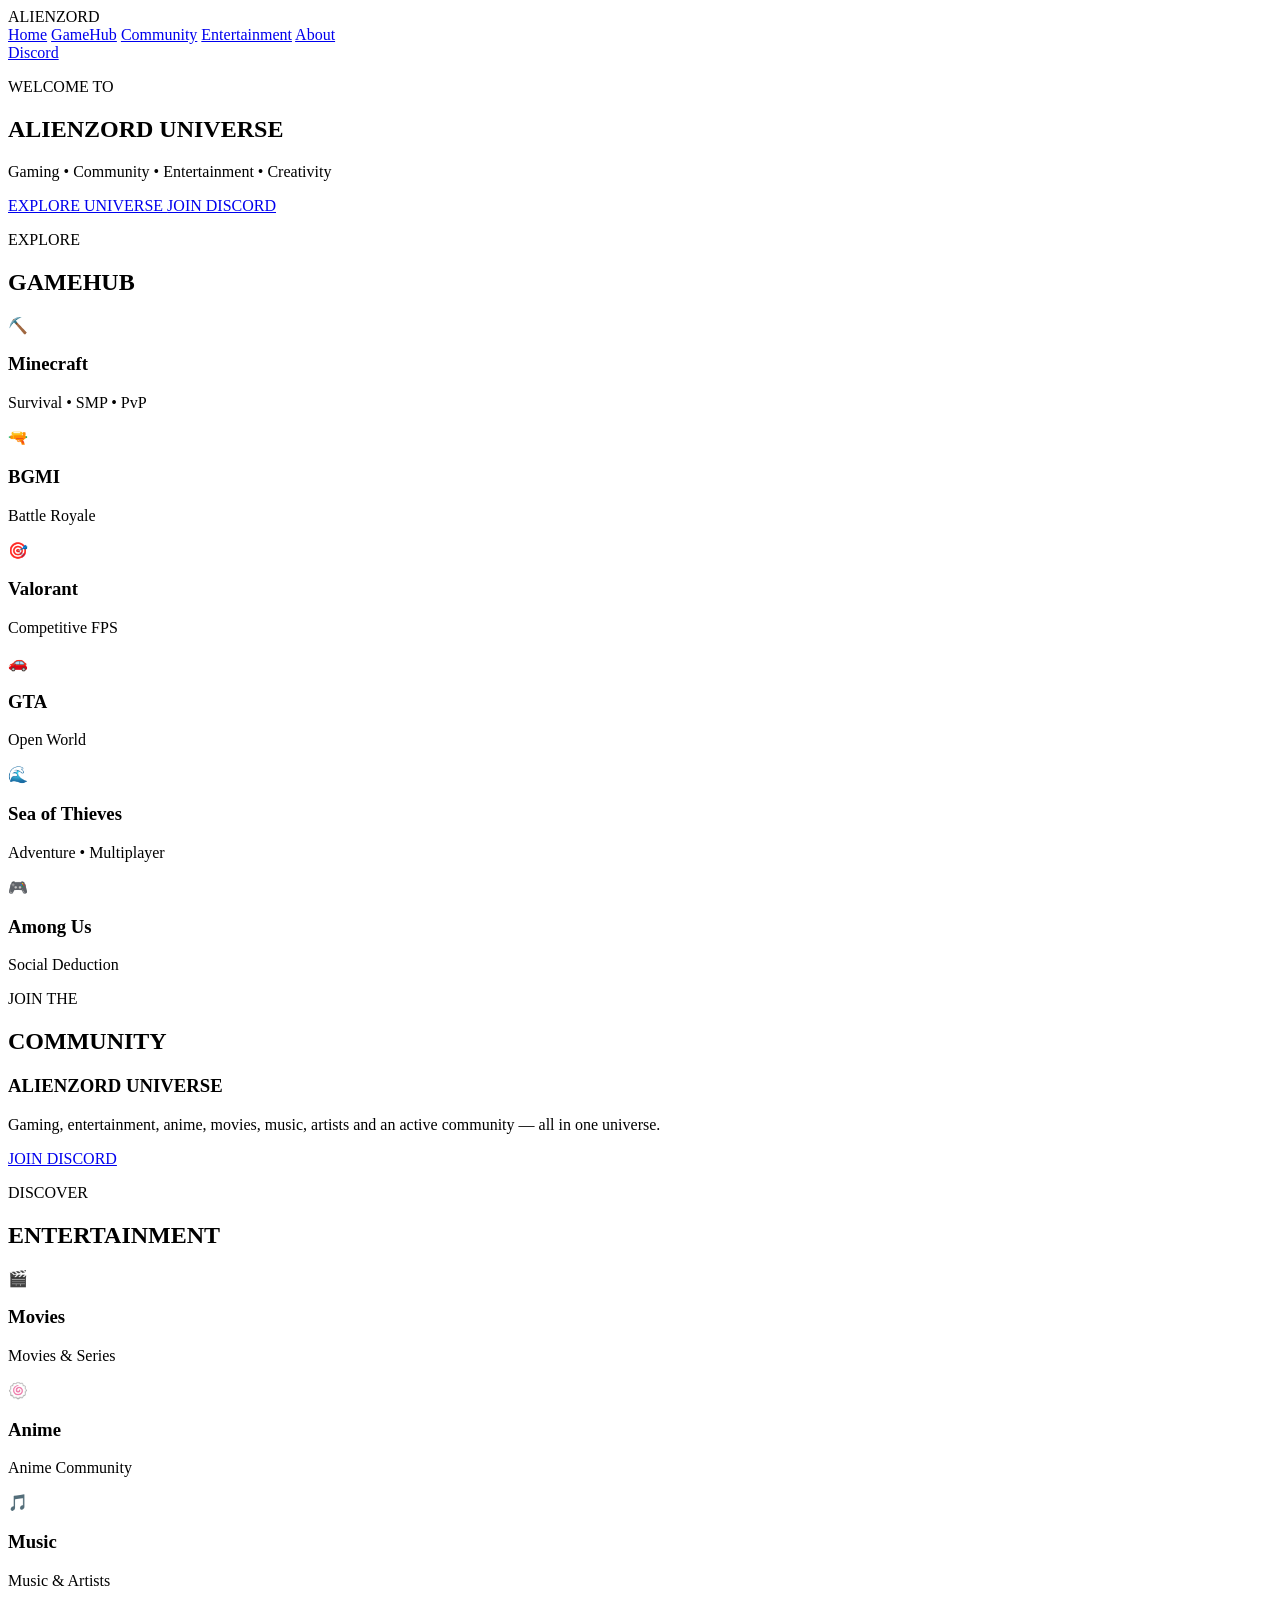
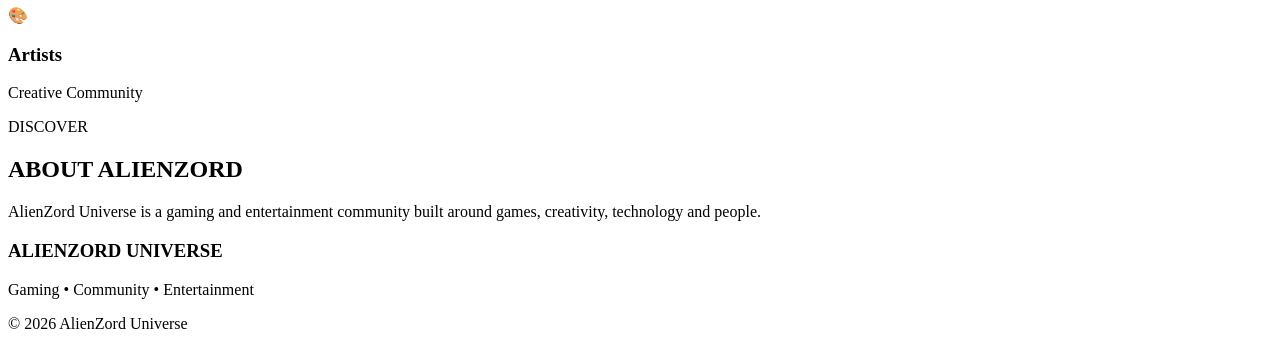
==== index.html @ d0a3ea79 "index.html" ====
<!DOCTYPE html>
<html lang="en">

<head>
    <meta charset="UTF-8">
    <meta name="viewport" content="width=device-width, initial-scale=1.0">

    <title>AlienZord Universe</title>

    <meta name="description"
        content="AlienZord Universe - Gaming, Community, Entertainment and Business Hub.">

    <link rel="stylesheet" href="style.css">
</head>

<body>

    <!-- NAVBAR -->
    <header class="navbar">

        <div class="logo">
            ALIEN<span>ZORD</span>
        </div>

        <nav>
            <a href="#home">Home</a>
            <a href="#games">GameHub</a>
            <a href="#community">Community</a>
            <a href="#entertainment">Entertainment</a>
            <a href="#about">About</a>
        </nav>

        <a href="#" class="discord-btn">
            Discord
        </a>

    </header>


    <!-- HOME -->
    <section id="home" class="hero">

        <div class="hero-content">

            <p class="welcome">
                WELCOME TO
            </p>

            <h1>
                ALIENZORD
                <span>UNIVERSE</span>
            </h1>

            <p class="tagline">
                Gaming • Community • Entertainment • Creativity
            </p>

            <div class="hero-buttons">

                <a href="#games" class="primary-btn">
                    EXPLORE UNIVERSE
                </a>

                <a href="#" class="secondary-btn">
                    JOIN DISCORD
                </a>

            </div>

        </div>

    </section>


    <!-- GAMEHUB -->
    <section id="games" class="section">

        <div class="section-heading">

            <p>EXPLORE</p>

            <h2>GAME<span>HUB</span></h2>

        </div>


        <div class="game-grid">

            <div class="game-card">
                <div class="game-icon">⛏️</div>
                <h3>Minecraft</h3>
                <p>Survival • SMP • PvP</p>
            </div>


            <div class="game-card">
                <div class="game-icon">🔫</div>
                <h3>BGMI</h3>
                <p>Battle Royale</p>
            </div>


            <div class="game-card">
                <div class="game-icon">🎯</div>
                <h3>Valorant</h3>
                <p>Competitive FPS</p>
            </div>


            <div class="game-card">
                <div class="game-icon">🚗</div>
                <h3>GTA</h3>
                <p>Open World</p>
            </div>


            <div class="game-card">
                <div class="game-icon">🌊</div>
                <h3>Sea of Thieves</h3>
                <p>Adventure • Multiplayer</p>
            </div>


            <div class="game-card">
                <div class="game-icon">🎮</div>
                <h3>Among Us</h3>
                <p>Social Deduction</p>
            </div>

        </div>

    </section>


    <!-- DISCORD COMMUNITY -->
    <section id="community" class="section community">

        <div class="section-heading">

            <p>JOIN THE</p>

            <h2>COMMUNITY</h2>

        </div>


        <div class="community-box">

            <h3>ALIENZORD UNIVERSE</h3>

            <p>
                Gaming, entertainment, anime, movies, music,
                artists and an active community — all in one universe.
            </p>

            <a href="#" class="primary-btn">
                JOIN DISCORD
            </a>

        </div>

    </section>


    <!-- ENTERTAINMENT -->
    <section id="entertainment" class="section">

        <div class="section-heading">

            <p>DISCOVER</p>

            <h2>ENTERTAINMENT</h2>

        </div>


        <div class="entertainment-grid">

            <div class="ent-card">
                <div>🎬</div>
                <h3>Movies</h3>
                <p>Movies & Series</p>
            </div>


            <div class="ent-card">
                <div>🍥</div>
                <h3>Anime</h3>
                <p>Anime Community</p>
            </div>


            <div class="ent-card">
                <div>🎵</div>
                <h3>Music</h3>
                <p>Music & Artists</p>
            </div>


            <div class="ent-card">
                <div>🎨</div>
                <h3>Artists</h3>
                <p>Creative Community</p>
            </div>

        </div>

    </section>


    <!-- ABOUT -->
    <section id="about" class="section about">

        <div class="section-heading">

            <p>DISCOVER</p>

            <h2>ABOUT ALIENZORD</h2>

        </div>

        <p>
            AlienZord Universe is a gaming and entertainment community
            built around games, creativity, technology and people.
        </p>

    </section>


    <!-- FOOTER -->
    <footer>

        <h3>ALIENZORD UNIVERSE</h3>

        <p>
            Gaming • Community • Entertainment
        </p>

        <p>
            © 2026 AlienZord Universe
        </p>

    </footer>

</body>

</html>
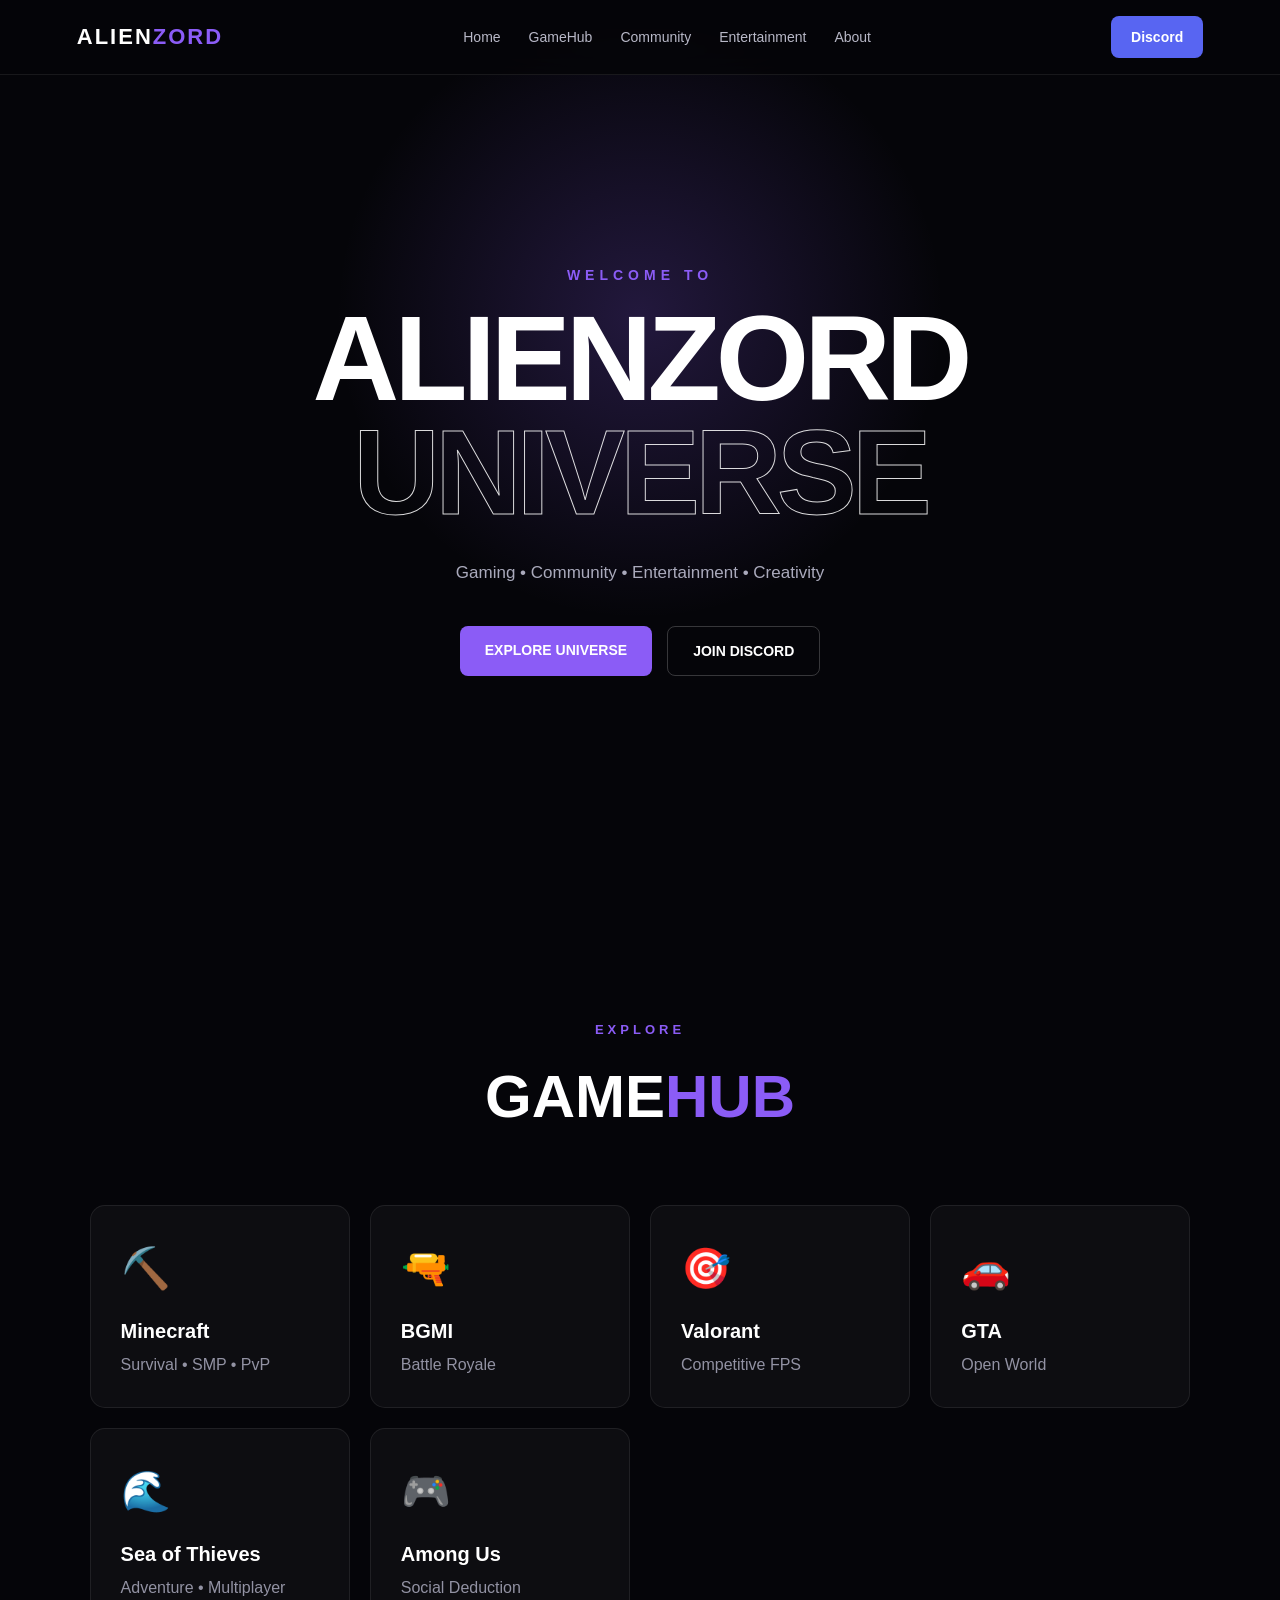
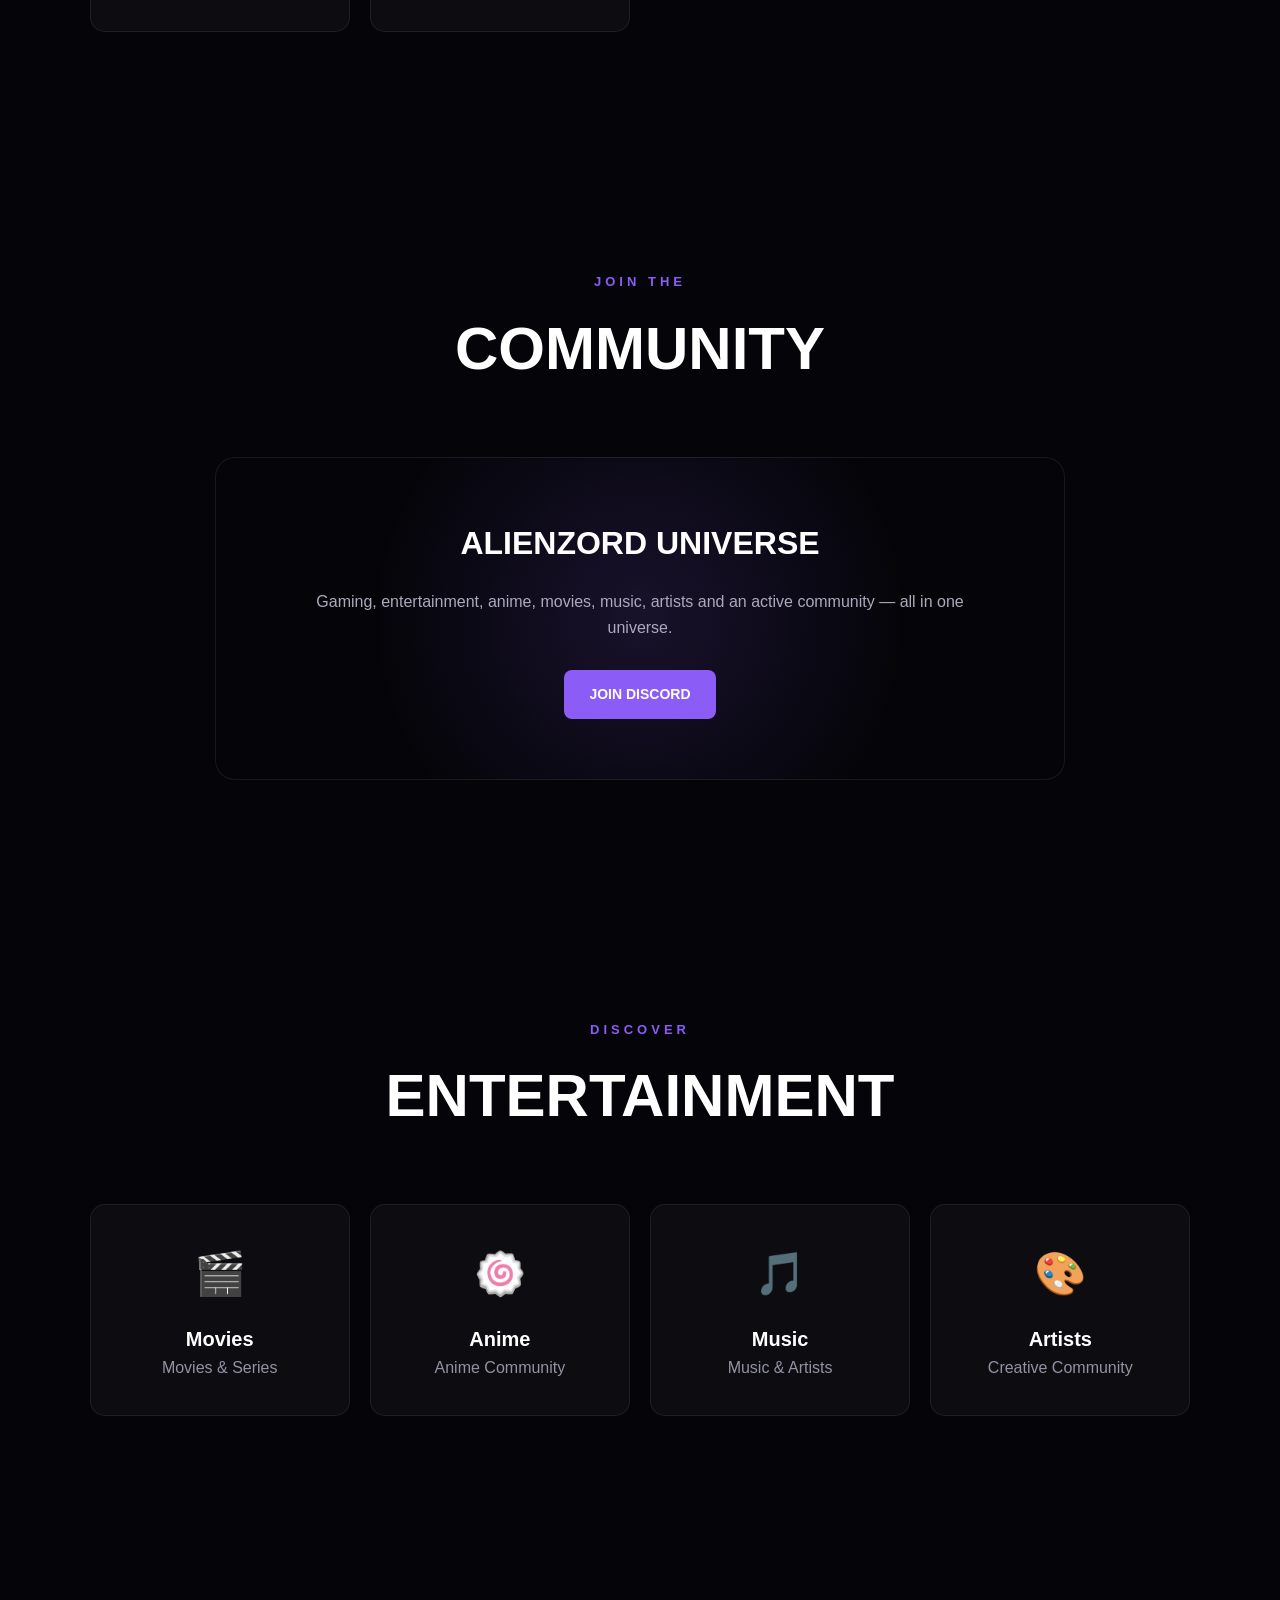
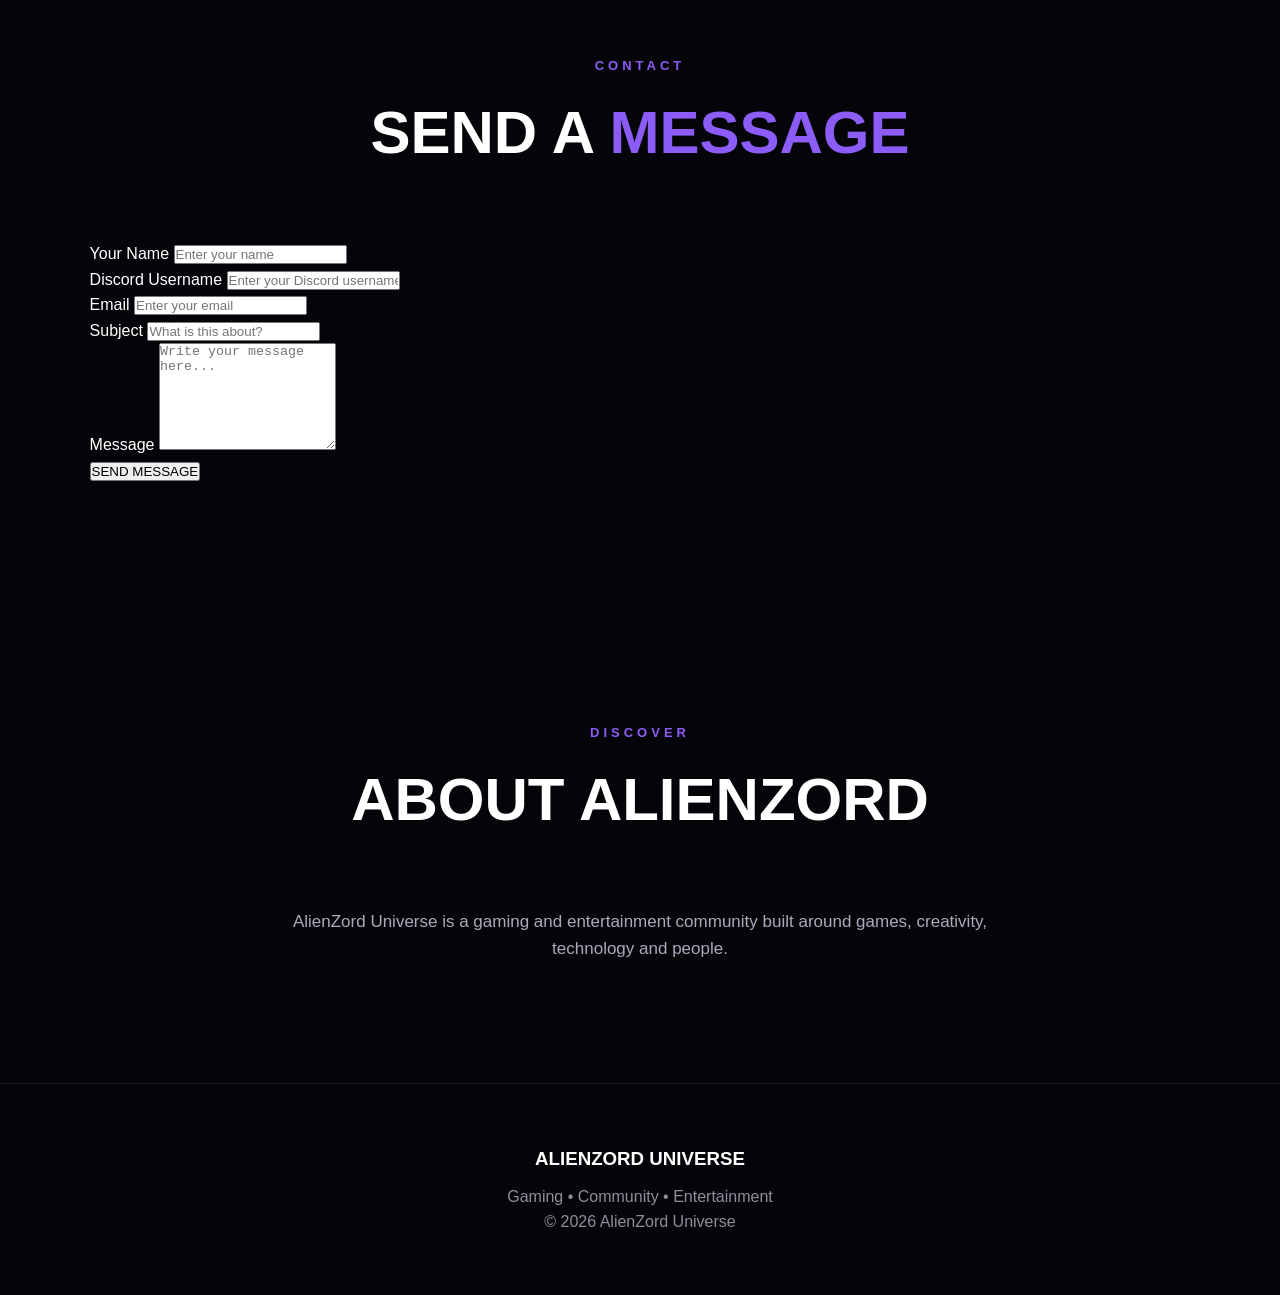
==== commit 4a06bb1d: "Add message section" ====
--- a/index.html
+++ b/index.html
@@ -206,7 +206,110 @@
         </div>
 
     </section>
-
+    
+<!-- MESSAGE -->
+<section id="message" class="section message-section">
+
+    <div class="section-heading">
+
+        <p>CONTACT</p>
+
+        <h2>SEND A <span>MESSAGE</span></h2>
+
+    </div>
+
+
+    <div class="message-box">
+
+        <form>
+
+            <div class="input-row">
+
+                <div class="input-group">
+
+                    <label for="name">Your Name</label>
+
+                    <input
+                        type="text"
+                        id="name"
+                        name="name"
+                        placeholder="Enter your name"
+                        required
+                    >
+
+                </div>
+
+
+                <div class="input-group">
+
+                    <label for="discord">Discord Username</label>
+
+                    <input
+                        type="text"
+                        id="discord"
+                        name="discord"
+                        placeholder="Enter your Discord username"
+                    >
+
+                </div>
+
+            </div>
+
+
+            <div class="input-group">
+
+                <label for="email">Email</label>
+
+                <input
+                    type="email"
+                    id="email"
+                    name="email"
+                    placeholder="Enter your email"
+                    required
+                >
+
+            </div>
+
+
+            <div class="input-group">
+
+                <label for="subject">Subject</label>
+
+                <input
+                    type="text"
+                    id="subject"
+                    name="subject"
+                    placeholder="What is this about?"
+                    required
+                >
+
+            </div>
+
+
+            <div class="input-group">
+
+                <label for="message">Message</label>
+
+                <textarea
+                    id="message"
+                    name="message"
+                    rows="7"
+                    placeholder="Write your message here..."
+                    required
+                ></textarea>
+
+            </div>
+
+
+            <button type="submit" class="message-btn">
+                SEND MESSAGE
+            </button>
+
+        </form>
+
+    </div>
+
+</section>
 
     <!-- ABOUT -->
     <section id="about" class="section about">
--- a/style.css
+++ b/style.css
@@ -0,0 +1,443 @@
+* {
+    margin: 0;
+    padding: 0;
+    box-sizing: border-box;
+}
+
+html {
+    scroll-behavior: smooth;
+}
+
+body {
+    font-family: Arial, Helvetica, sans-serif;
+    background: #050509;
+    color: #ffffff;
+    line-height: 1.6;
+}
+
+/* =========================
+   NAVBAR
+========================= */
+
+.navbar {
+    position: fixed;
+    top: 0;
+    left: 0;
+    width: 100%;
+    height: 75px;
+
+    display: flex;
+    align-items: center;
+    justify-content: space-between;
+
+    padding: 0 6%;
+
+    background: rgba(5, 5, 9, 0.85);
+    backdrop-filter: blur(15px);
+
+    border-bottom: 1px solid rgba(255, 255, 255, 0.08);
+
+    z-index: 1000;
+}
+
+.logo {
+    font-size: 22px;
+    font-weight: 900;
+    letter-spacing: 2px;
+}
+
+.logo span {
+    color: #8b5cf6;
+}
+
+.navbar nav {
+    display: flex;
+    gap: 28px;
+}
+
+.navbar nav a {
+    color: #b8b8c7;
+    text-decoration: none;
+    font-size: 14px;
+    transition: 0.3s;
+}
+
+.navbar nav a:hover {
+    color: #ffffff;
+}
+
+.discord-btn {
+    text-decoration: none;
+    color: #ffffff;
+
+    padding: 10px 20px;
+
+    border-radius: 8px;
+
+    background: #5865f2;
+
+    font-size: 14px;
+    font-weight: bold;
+
+    transition: 0.3s;
+}
+
+.discord-btn:hover {
+    transform: translateY(-2px);
+}
+
+
+/* =========================
+   HERO
+========================= */
+
+.hero {
+    min-height: 100vh;
+
+    display: flex;
+    align-items: center;
+    justify-content: center;
+
+    text-align: center;
+
+    padding: 120px 20px 80px;
+
+    position: relative;
+
+    background:
+        radial-gradient(circle at 50% 35%,
+        rgba(139, 92, 246, 0.22),
+        transparent 35%),
+        #050509;
+}
+
+.hero-content {
+    max-width: 900px;
+}
+
+.welcome {
+    color: #8b5cf6;
+    font-size: 14px;
+    font-weight: bold;
+    letter-spacing: 5px;
+    margin-bottom: 15px;
+}
+
+.hero h1 {
+    font-size: clamp(55px, 10vw, 120px);
+    line-height: 0.95;
+    font-weight: 900;
+    letter-spacing: -5px;
+}
+
+.hero h1 span {
+    display: block;
+    color: transparent;
+
+    -webkit-text-stroke: 1px #ffffff;
+
+    opacity: 0.85;
+}
+
+.tagline {
+    margin-top: 30px;
+
+    color: #aaaabc;
+
+    font-size: 17px;
+}
+
+.hero-buttons {
+    margin-top: 40px;
+
+    display: flex;
+    justify-content: center;
+    gap: 15px;
+
+    flex-wrap: wrap;
+}
+
+.primary-btn,
+.secondary-btn {
+    display: inline-block;
+
+    padding: 13px 25px;
+
+    border-radius: 8px;
+
+    text-decoration: none;
+
+    font-weight: bold;
+    font-size: 14px;
+
+    transition: 0.3s;
+}
+
+.primary-btn {
+    background: #8b5cf6;
+    color: #ffffff;
+}
+
+.secondary-btn {
+    border: 1px solid rgba(255, 255, 255, 0.2);
+    color: #ffffff;
+}
+
+.primary-btn:hover,
+.secondary-btn:hover {
+    transform: translateY(-3px);
+}
+
+
+/* =========================
+   SECTIONS
+========================= */
+
+.section {
+    padding: 120px 7%;
+    max-width: 1400px;
+    margin: auto;
+}
+
+.section-heading {
+    text-align: center;
+    margin-bottom: 60px;
+}
+
+.section-heading p {
+    color: #8b5cf6;
+    font-size: 13px;
+    letter-spacing: 4px;
+    font-weight: bold;
+}
+
+.section-heading h2 {
+    font-size: clamp(35px, 5vw, 60px);
+    margin-top: 8px;
+}
+
+.section-heading h2 span {
+    color: #8b5cf6;
+}
+
+
+/* =========================
+   GAME HUB
+========================= */
+
+.game-grid {
+    display: grid;
+
+    grid-template-columns:
+        repeat(auto-fit, minmax(220px, 1fr));
+
+    gap: 20px;
+}
+
+.game-card {
+    padding: 30px;
+
+    background: rgba(255, 255, 255, 0.035);
+
+    border: 1px solid rgba(255, 255, 255, 0.08);
+
+    border-radius: 15px;
+
+    transition: 0.35s;
+}
+
+.game-card:hover {
+    transform: translateY(-8px);
+
+    border-color: rgba(139, 92, 246, 0.7);
+
+    background: rgba(139, 92, 246, 0.08);
+}
+
+.game-icon {
+    font-size: 40px;
+    margin-bottom: 15px;
+}
+
+.game-card h3 {
+    font-size: 20px;
+}
+
+.game-card p {
+    color: #9292a3;
+    margin-top: 5px;
+}
+
+
+/* =========================
+   COMMUNITY
+========================= */
+
+.community {
+    text-align: center;
+}
+
+.community-box {
+    max-width: 850px;
+
+    margin: auto;
+
+    padding: 60px 30px;
+
+    border-radius: 20px;
+
+    background:
+        radial-gradient(circle at center,
+        rgba(139, 92, 246, 0.15),
+        transparent 60%);
+
+    border: 1px solid rgba(255, 255, 255, 0.08);
+}
+
+.community-box h3 {
+    font-size: 32px;
+}
+
+.community-box p {
+    max-width: 650px;
+
+    margin: 20px auto 30px;
+
+    color: #aaaabc;
+}
+
+
+/* =========================
+   ENTERTAINMENT
+========================= */
+
+.entertainment-grid {
+    display: grid;
+
+    grid-template-columns:
+        repeat(auto-fit, minmax(220px, 1fr));
+
+    gap: 20px;
+}
+
+.ent-card {
+    padding: 35px 25px;
+
+    text-align: center;
+
+    border-radius: 15px;
+
+    background: rgba(255, 255, 255, 0.035);
+
+    border: 1px solid rgba(255, 255, 255, 0.08);
+
+    transition: 0.3s;
+}
+
+.ent-card:hover {
+    transform: translateY(-7px);
+
+    border-color: rgba(139, 92, 246, 0.6);
+}
+
+.ent-card > div {
+    font-size: 42px;
+    margin-bottom: 15px;
+}
+
+.ent-card h3 {
+    font-size: 20px;
+}
+
+.ent-card p {
+    color: #9292a3;
+}
+
+
+/* =========================
+   ABOUT
+========================= */
+
+.about {
+    text-align: center;
+}
+
+.about > p {
+    max-width: 750px;
+
+    margin: auto;
+
+    color: #aaaabc;
+
+    font-size: 17px;
+}
+
+
+/* =========================
+   FOOTER
+========================= */
+
+footer {
+    text-align: center;
+
+    padding: 60px 20px;
+
+    border-top: 1px solid rgba(255, 255, 255, 0.08);
+
+    color: #8e8e9d;
+}
+
+footer h3 {
+    color: #ffffff;
+
+    margin-bottom: 10px;
+}
+
+footer .copyright {
+    margin-top: 20px;
+
+    font-size: 13px;
+}
+
+
+/* =========================
+   MOBILE
+========================= */
+
+@media (max-width: 800px) {
+
+    .navbar {
+        height: auto;
+
+        padding: 15px 5%;
+
+        flex-wrap: wrap;
+
+        gap: 15px;
+    }
+
+    .navbar nav {
+        order: 3;
+
+        width: 100%;
+
+        justify-content: center;
+
+        gap: 15px;
+
+        overflow-x: auto;
+    }
+
+    .navbar nav a {
+        white-space: nowrap;
+        font-size: 12px;
+    }
+
+    .hero h1 {
+        letter-spacing: -3px;
+    }
+
+    .section {
+        padding: 90px 5%;
+    }
+}
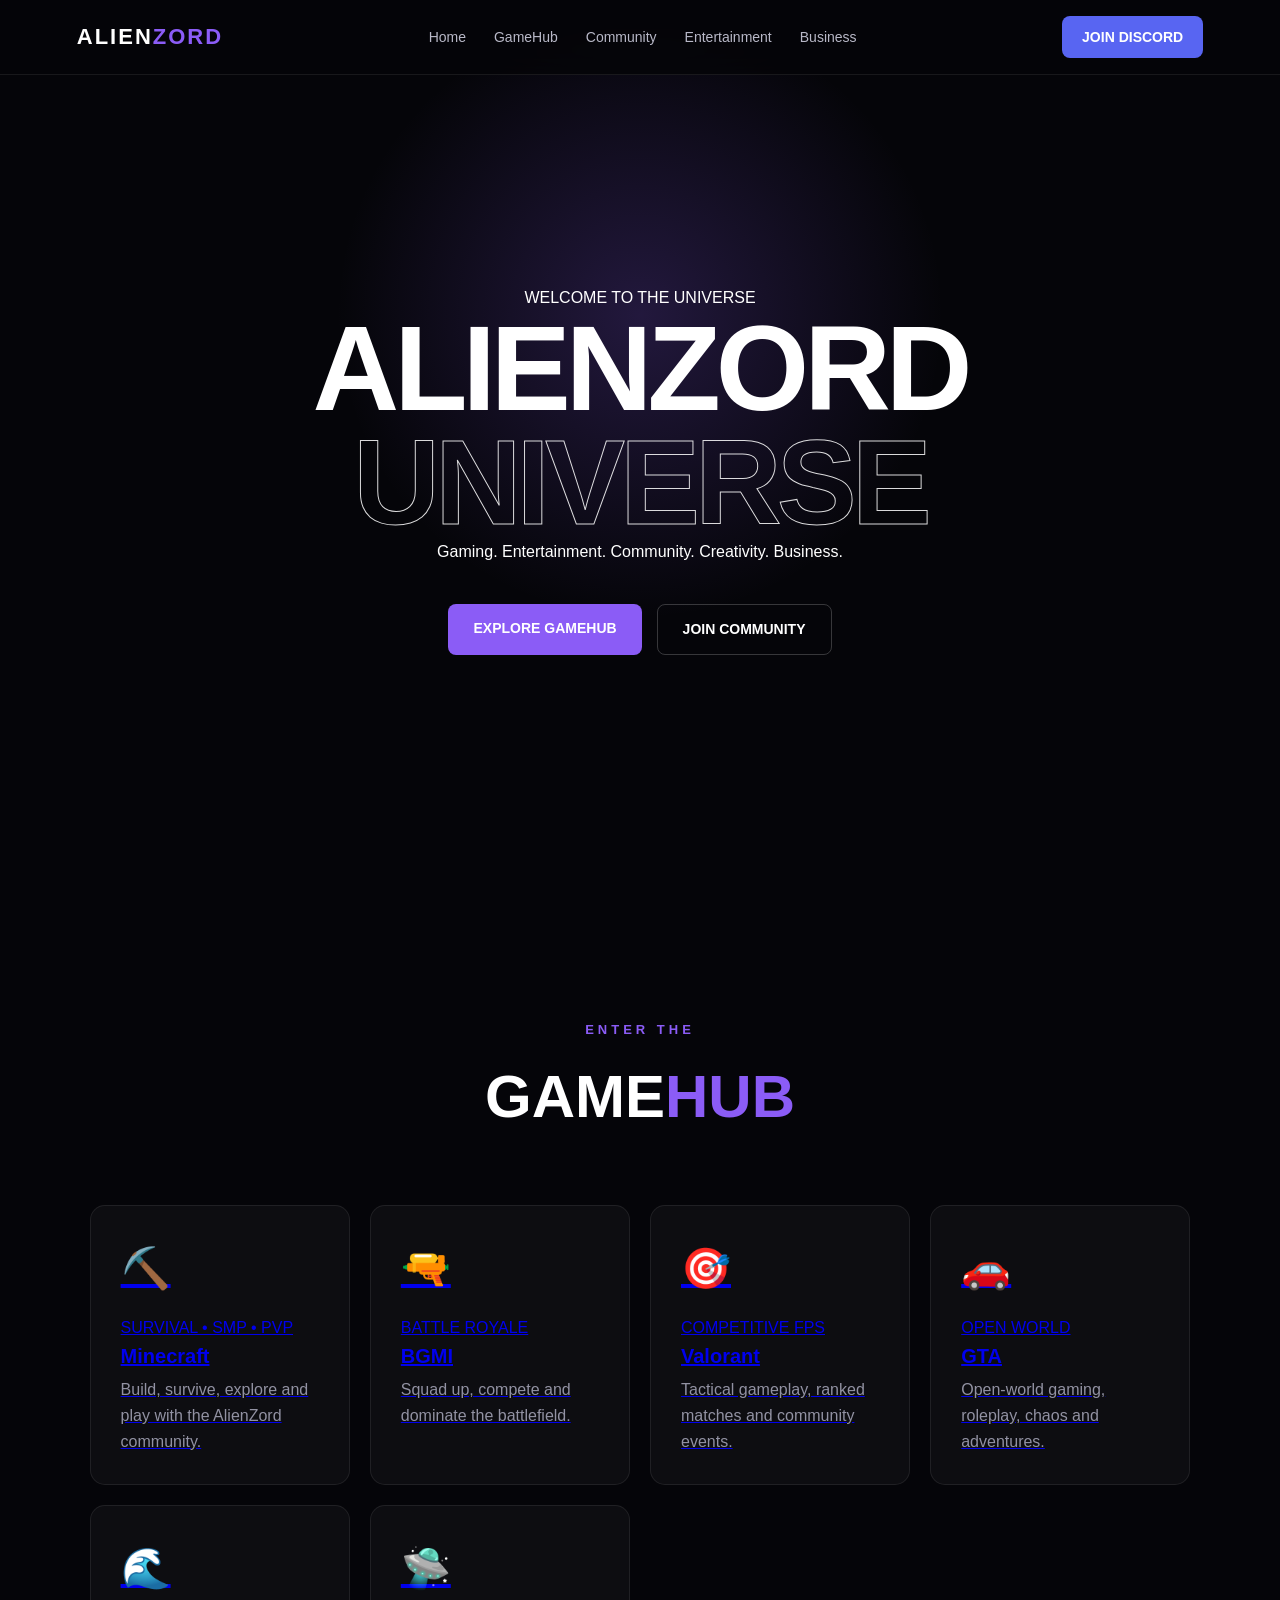
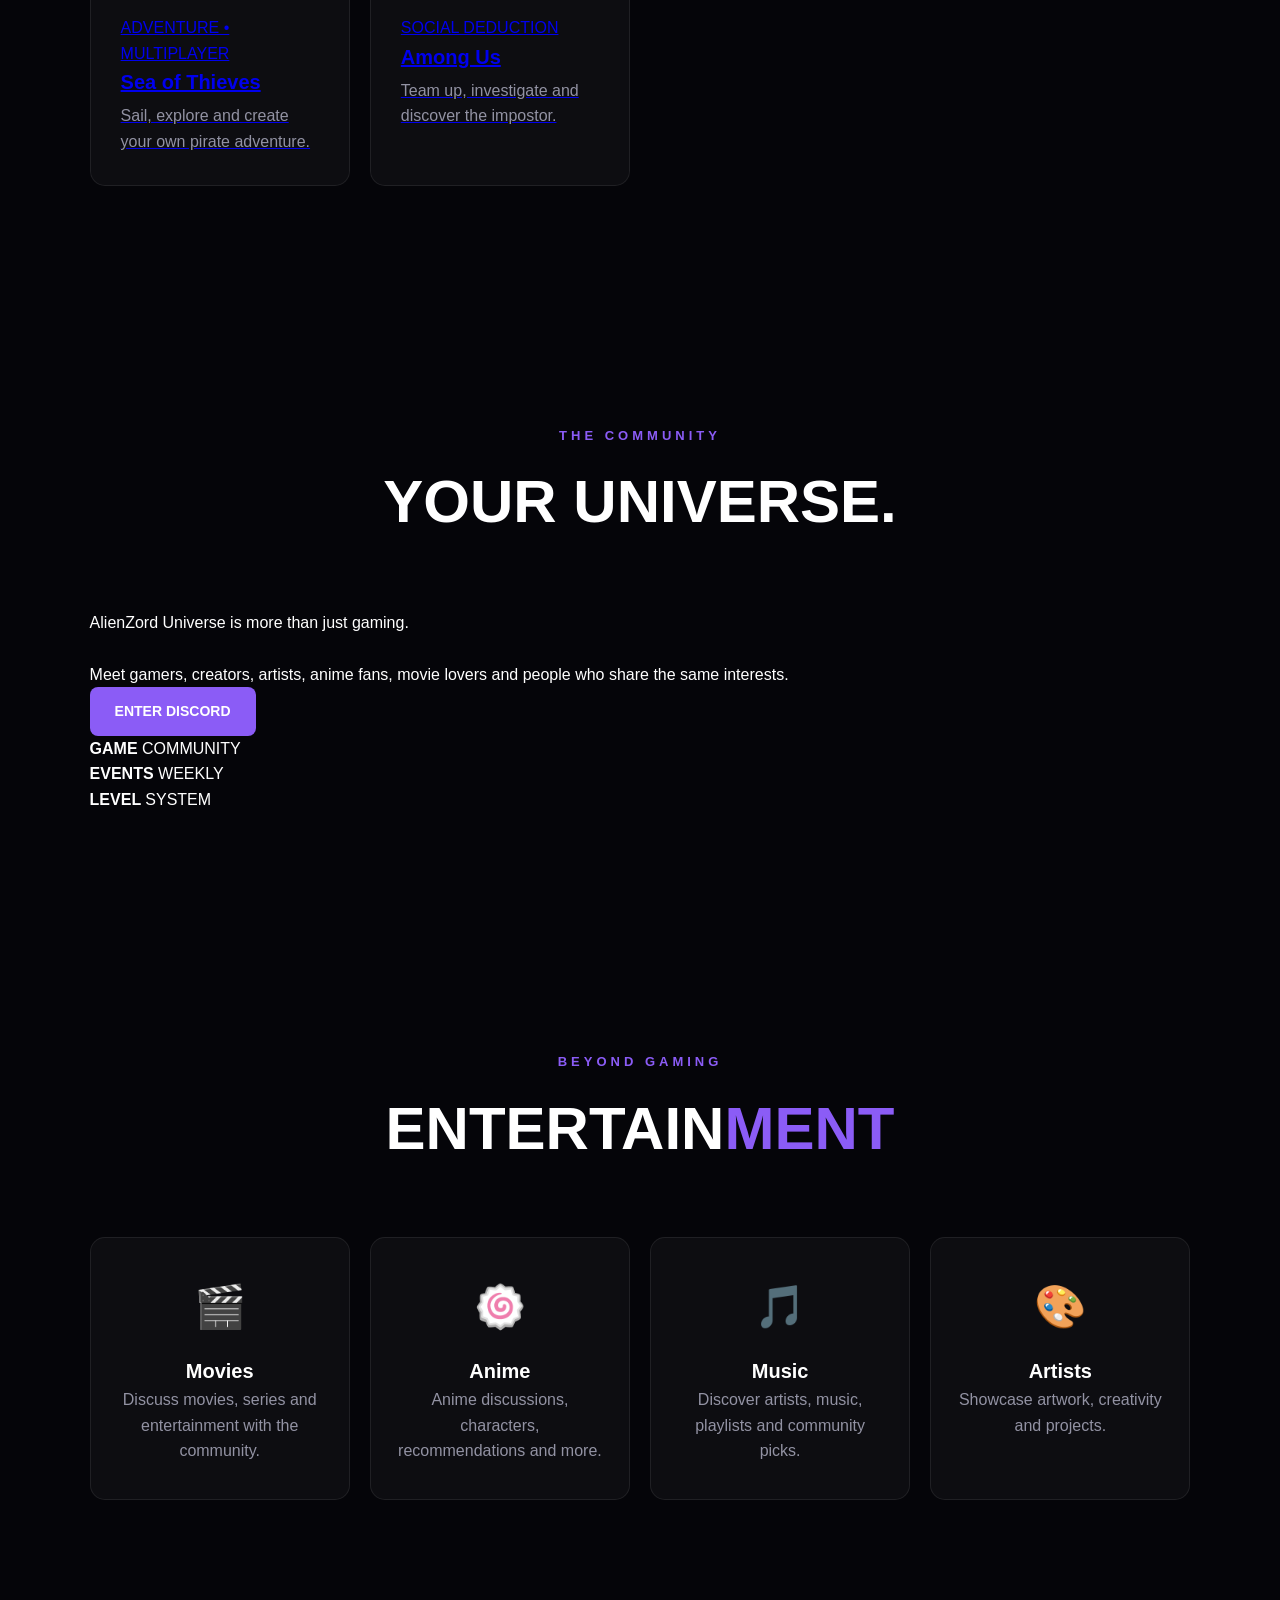
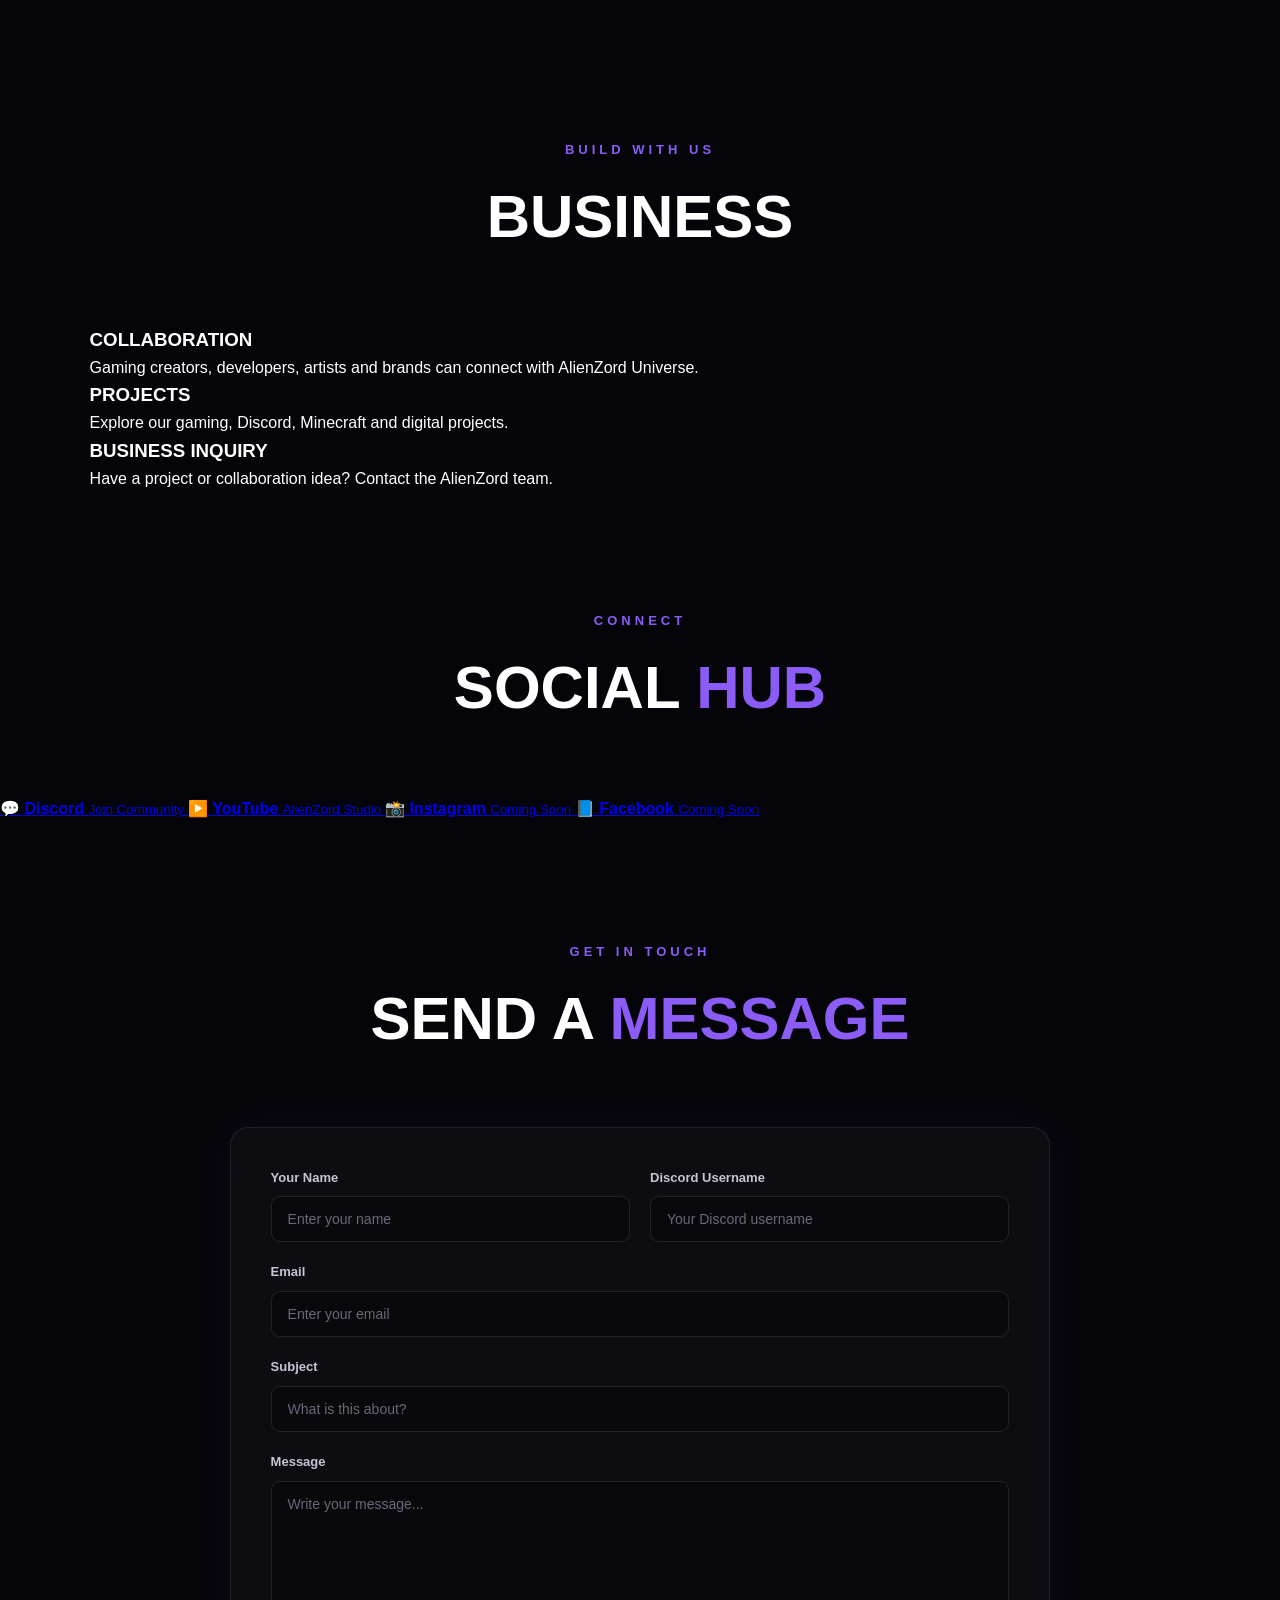
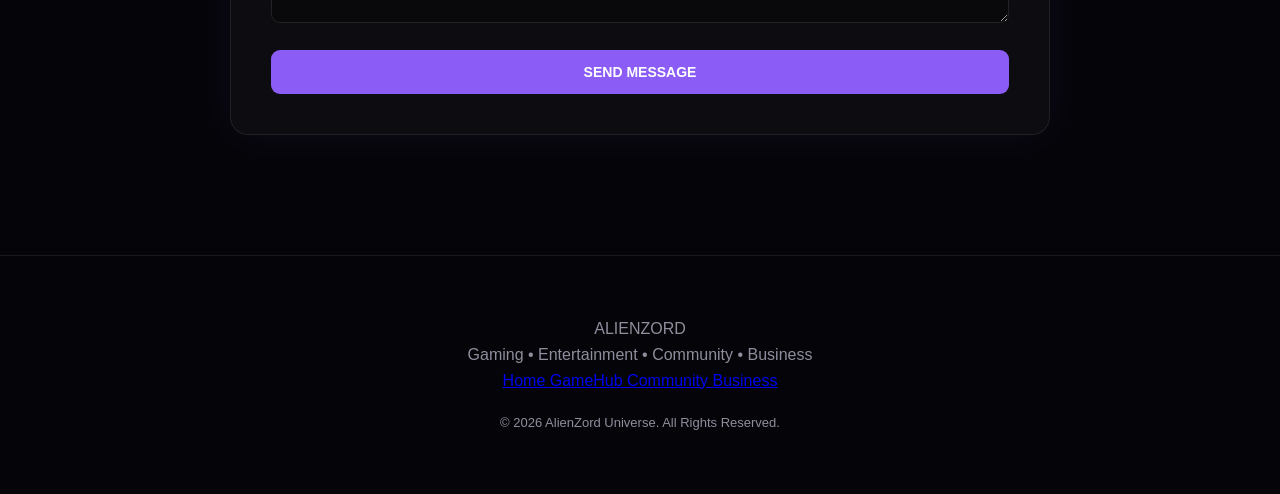
==== commit 32a82886: "Build premium AlienZord homepage" ====
--- a/index.html
+++ b/index.html
@@ -2,349 +2,892 @@
 <html lang="en">
 
 <head>
+
     <meta charset="UTF-8">
+
     <meta name="viewport" content="width=device-width, initial-scale=1.0">
 
-    <title>AlienZord Universe</title>
+    <title>AlienZord Universe | Gaming • Entertainment • Community</title>
 
     <meta name="description"
-        content="AlienZord Universe - Gaming, Community, Entertainment and Business Hub.">
+        content="AlienZord Universe — Gaming, entertainment, community and business hub.">
 
     <link rel="stylesheet" href="style.css">
+
 </head>
 
+
 <body>
 
-    <!-- NAVBAR -->
+
+    <!-- =========================
+         NAVIGATION
+    ========================== -->
+
     <header class="navbar">
 
         <div class="logo">
             ALIEN<span>ZORD</span>
         </div>
 
+
         <nav>
+
             <a href="#home">Home</a>
-            <a href="#games">GameHub</a>
+
+            <a href="#gamehub">GameHub</a>
+
             <a href="#community">Community</a>
+
             <a href="#entertainment">Entertainment</a>
-            <a href="#about">About</a>
+
+            <a href="#business">Business</a>
+
         </nav>
 
-        <a href="#" class="discord-btn">
-            Discord
+
+        <a
+            href="https://discord.gg/Jzn6PaJcd"
+            class="discord-btn"
+            target="_blank"
+            rel="noopener noreferrer"
+        >
+            JOIN DISCORD
         </a>
 
     </header>
 
 
-    <!-- HOME -->
-    <section id="home" class="hero">
-
-        <div class="hero-content">
-
-            <p class="welcome">
-                WELCOME TO
-            </p>
-
-            <h1>
-                ALIENZORD
-                <span>UNIVERSE</span>
-            </h1>
-
-            <p class="tagline">
-                Gaming • Community • Entertainment • Creativity
-            </p>
-
-            <div class="hero-buttons">
-
-                <a href="#games" class="primary-btn">
-                    EXPLORE UNIVERSE
-                </a>
-
-                <a href="#" class="secondary-btn">
-                    JOIN DISCORD
-                </a>
-
-            </div>
-
+
+    <!-- =========================
+         HERO
+    ========================== -->
+
+    <main>
+
+        <section id="home" class="hero">
+
+            <div class="hero-overlay"></div>
+
+
+            <div class="hero-content">
+
+                <p class="hero-small">
+                    WELCOME TO THE UNIVERSE
+                </p>
+
+
+                <h1>
+
+                    ALIENZORD
+
+                    <span>UNIVERSE</span>
+
+                </h1>
+
+
+                <p class="hero-description">
+
+                    Gaming. Entertainment. Community.
+                    Creativity. Business.
+
+                </p>
+
+
+                <div class="hero-buttons">
+
+                    <a
+                        href="#gamehub"
+                        class="primary-btn"
+                    >
+                        EXPLORE GAMEHUB
+                    </a>
+
+
+                    <a
+                        href="https://discord.gg/Jzn6PaJcd"
+                        class="secondary-btn"
+                        target="_blank"
+                        rel="noopener noreferrer"
+                    >
+                        JOIN COMMUNITY
+                    </a>
+
+                </div>
+
+            </div>
+
+        </section>
+
+
+
+        <!-- =========================
+             FEATURED GAMEHUB
+        ========================== -->
+
+        <section id="gamehub" class="section">
+
+            <div class="section-heading">
+
+                <p>ENTER THE</p>
+
+                <h2>
+                    GAME<span>HUB</span>
+                </h2>
+
+                <div class="section-line"></div>
+
+            </div>
+
+
+            <div class="game-grid">
+
+
+                <!-- MINECRAFT -->
+
+                <a
+                    href="minecraft.html"
+                    class="game-card"
+                >
+
+                    <div class="game-icon">
+                        ⛏️
+                    </div>
+
+                    <div>
+
+                        <span class="card-label">
+                            SURVIVAL • SMP • PVP
+                        </span>
+
+                        <h3>
+                            Minecraft
+                        </h3>
+
+                        <p>
+                            Build, survive, explore and
+                            play with the AlienZord community.
+                        </p>
+
+                    </div>
+
+                </a>
+
+
+
+                <!-- BGMI -->
+
+                <a
+                    href="bgmi.html"
+                    class="game-card"
+                >
+
+                    <div class="game-icon">
+                        🔫
+                    </div>
+
+                    <div>
+
+                        <span class="card-label">
+                            BATTLE ROYALE
+                        </span>
+
+                        <h3>
+                            BGMI
+                        </h3>
+
+                        <p>
+                            Squad up, compete and dominate
+                            the battlefield.
+                        </p>
+
+                    </div>
+
+                </a>
+
+
+
+                <!-- VALORANT -->
+
+                <a
+                    href="valorant.html"
+                    class="game-card"
+                >
+
+                    <div class="game-icon">
+                        🎯
+                    </div>
+
+                    <div>
+
+                        <span class="card-label">
+                            COMPETITIVE FPS
+                        </span>
+
+                        <h3>
+                            Valorant
+                        </h3>
+
+                        <p>
+                            Tactical gameplay, ranked matches
+                            and community events.
+                        </p>
+
+                    </div>
+
+                </a>
+
+
+
+                <!-- GTA -->
+
+                <a
+                    href="gta.html"
+                    class="game-card"
+                >
+
+                    <div class="game-icon">
+                        🚗
+                    </div>
+
+                    <div>
+
+                        <span class="card-label">
+                            OPEN WORLD
+                        </span>
+
+                        <h3>
+                            GTA
+                        </h3>
+
+                        <p>
+                            Open-world gaming, roleplay,
+                            chaos and adventures.
+                        </p>
+
+                    </div>
+
+                </a>
+
+
+
+                <!-- SEA OF THIEVES -->
+
+                <a
+                    href="sea-of-thieves.html"
+                    class="game-card"
+                >
+
+                    <div class="game-icon">
+                        🌊
+                    </div>
+
+                    <div>
+
+                        <span class="card-label">
+                            ADVENTURE • MULTIPLAYER
+                        </span>
+
+                        <h3>
+                            Sea of Thieves
+                        </h3>
+
+                        <p>
+                            Sail, explore and create your
+                            own pirate adventure.
+                        </p>
+
+                    </div>
+
+                </a>
+
+
+
+                <!-- AMONG US -->
+
+                <a
+                    href="among-us.html"
+                    class="game-card"
+                >
+
+                    <div class="game-icon">
+                        🛸
+                    </div>
+
+                    <div>
+
+                        <span class="card-label">
+                            SOCIAL DEDUCTION
+                        </span>
+
+                        <h3>
+                            Among Us
+                        </h3>
+
+                        <p>
+                            Team up, investigate and discover
+                            the impostor.
+                        </p>
+
+                    </div>
+
+                </a>
+
+            </div>
+
+        </section>
+
+
+
+        <!-- =========================
+             COMMUNITY
+        ========================== -->
+
+        <section id="community" class="section community-section">
+
+            <div class="community-content">
+
+                <div class="section-heading left">
+
+                    <p>THE COMMUNITY</p>
+
+                    <h2>
+                        YOUR UNIVERSE.
+                    </h2>
+
+                </div>
+
+
+                <p class="large-text">
+
+                    AlienZord Universe is more than
+                    just gaming.
+
+                    <br><br>
+
+                    Meet gamers, creators, artists,
+                    anime fans, movie lovers and
+                    people who share the same interests.
+
+                </p>
+
+
+                <a
+                    href="https://discord.gg/Jzn6PaJcd"
+                    class="primary-btn"
+                    target="_blank"
+                    rel="noopener noreferrer"
+                >
+                    ENTER DISCORD
+                </a>
+
+            </div>
+
+
+            <div class="community-stats">
+
+                <div class="stat">
+
+                    <strong>
+                        GAME
+                    </strong>
+
+                    <span>
+                        COMMUNITY
+                    </span>
+
+                </div>
+
+
+                <div class="stat">
+
+                    <strong>
+                        EVENTS
+                    </strong>
+
+                    <span>
+                        WEEKLY
+                    </span>
+
+                </div>
+
+
+                <div class="stat">
+
+                    <strong>
+                        LEVEL
+                    </strong>
+
+                    <span>
+                        SYSTEM
+                    </span>
+
+                </div>
+
+            </div>
+
+        </section>
+
+
+
+        <!-- =========================
+             ENTERTAINMENT
+        ========================== -->
+
+        <section
+            id="entertainment"
+            class="section"
+        >
+
+            <div class="section-heading">
+
+                <p>BEYOND GAMING</p>
+
+                <h2>
+                    ENTERTAIN<span>MENT</span>
+                </h2>
+
+                <div class="section-line"></div>
+
+            </div>
+
+
+            <div class="entertainment-grid">
+
+
+                <div class="ent-card">
+
+                    <div class="ent-icon">
+                        🎬
+                    </div>
+
+                    <h3>
+                        Movies
+                    </h3>
+
+                    <p>
+                        Discuss movies, series and
+                        entertainment with the community.
+                    </p>
+
+                </div>
+
+
+
+                <div class="ent-card">
+
+                    <div class="ent-icon">
+                        🍥
+                    </div>
+
+                    <h3>
+                        Anime
+                    </h3>
+
+                    <p>
+                        Anime discussions, characters,
+                        recommendations and more.
+                    </p>
+
+                </div>
+
+
+
+                <div class="ent-card">
+
+                    <div class="ent-icon">
+                        🎵
+                    </div>
+
+                    <h3>
+                        Music
+                    </h3>
+
+                    <p>
+                        Discover artists, music,
+                        playlists and community picks.
+                    </p>
+
+                </div>
+
+
+
+                <div class="ent-card">
+
+                    <div class="ent-icon">
+                        🎨
+                    </div>
+
+                    <h3>
+                        Artists
+                    </h3>
+
+                    <p>
+                        Showcase artwork, creativity
+                        and projects.
+                    </p>
+
+                </div>
+
+            </div>
+
+        </section>
+
+
+
+        <!-- =========================
+             BUSINESS
+        ========================== -->
+
+        <section
+            id="business"
+            class="section business-section"
+        >
+
+            <div class="section-heading">
+
+                <p>BUILD WITH US</p>
+
+                <h2>
+                    BUSINESS
+                </h2>
+
+                <div class="section-line"></div>
+
+            </div>
+
+
+            <div class="business-grid">
+
+
+                <div class="business-card">
+
+                    <h3>
+                        COLLABORATION
+                    </h3>
+
+                    <p>
+                        Gaming creators, developers,
+                        artists and brands can connect
+                        with AlienZord Universe.
+                    </p>
+
+                </div>
+
+
+
+                <div class="business-card">
+
+                    <h3>
+                        PROJECTS
+                    </h3>
+
+                    <p>
+                        Explore our gaming, Discord,
+                        Minecraft and digital projects.
+                    </p>
+
+                </div>
+
+
+
+                <div class="business-card">
+
+                    <h3>
+                        BUSINESS INQUIRY
+                    </h3>
+
+                    <p>
+                        Have a project or collaboration
+                        idea? Contact the AlienZord team.
+                    </p>
+
+                </div>
+
+            </div>
+
+        </section>
+
+
+
+        <!-- =========================
+             SOCIAL HUB
+        ========================== -->
+
+        <section class="social-section">
+
+            <div class="section-heading">
+
+                <p>CONNECT</p>
+
+                <h2>
+                    SOCIAL <span>HUB</span>
+                </h2>
+
+            </div>
+
+
+            <div class="social-grid">
+
+
+                <a
+                    href="https://discord.gg/Jzn6PaJcd"
+                    class="social-card"
+                    target="_blank"
+                    rel="noopener noreferrer"
+                >
+
+                    <span>
+                        💬
+                    </span>
+
+                    <strong>
+                        Discord
+                    </strong>
+
+                    <small>
+                        Join Community
+                    </small>
+
+                </a>
+
+
+
+                <a
+                    href="https://youtube.com/@alienzostudio775"
+                    class="social-card"
+                    target="_blank"
+                    rel="noopener noreferrer"
+                >
+
+                    <span>
+                        ▶️
+                    </span>
+
+                    <strong>
+                        YouTube
+                    </strong>
+
+                    <small>
+                        AlienZord Studio
+                    </small>
+
+                </a>
+
+
+
+                <a
+                    href="#"
+                    class="social-card"
+                >
+
+                    <span>
+                        📸
+                    </span>
+
+                    <strong>
+                        Instagram
+                    </strong>
+
+                    <small>
+                        Coming Soon
+                    </small>
+
+                </a>
+
+
+
+                <a
+                    href="#"
+                    class="social-card"
+                >
+
+                    <span>
+                        📘
+                    </span>
+
+                    <strong>
+                        Facebook
+                    </strong>
+
+                    <small>
+                        Coming Soon
+                    </small>
+
+                </a>
+
+            </div>
+
+        </section>
+
+
+
+        <!-- =========================
+             MESSAGE
+        ========================== -->
+
+        <section
+            id="message"
+            class="section message-section"
+        >
+
+            <div class="section-heading">
+
+                <p>GET IN TOUCH</p>
+
+                <h2>
+                    SEND A <span>MESSAGE</span>
+                </h2>
+
+            </div>
+
+
+            <div class="message-box">
+
+                <form>
+
+                    <div class="input-row">
+
+                        <div class="input-group">
+
+                            <label>
+                                Your Name
+                            </label>
+
+                            <input
+                                type="text"
+                                placeholder="Enter your name"
+                                required
+                            >
+
+                        </div>
+
+
+                        <div class="input-group">
+
+                            <label>
+                                Discord Username
+                            </label>
+
+                            <input
+                                type="text"
+                                placeholder="Your Discord username"
+                            >
+
+                        </div>
+
+                    </div>
+
+
+                    <div class="input-group">
+
+                        <label>
+                            Email
+                        </label>
+
+                        <input
+                            type="email"
+                            placeholder="Enter your email"
+                            required
+                        >
+
+                    </div>
+
+
+                    <div class="input-group">
+
+                        <label>
+                            Subject
+                        </label>
+
+                        <input
+                            type="text"
+                            placeholder="What is this about?"
+                            required
+                        >
+
+                    </div>
+
+
+                    <div class="input-group">
+
+                        <label>
+                            Message
+                        </label>
+
+                        <textarea
+                            rows="7"
+                            placeholder="Write your message..."
+                            required
+                        ></textarea>
+
+                    </div>
+
+
+                    <button
+                        type="submit"
+                        class="message-btn"
+                    >
+                        SEND MESSAGE
+                    </button>
+
+                </form>
+
+            </div>
+
+        </section>
+
+    </main>
+
+
+
+    <!-- =========================
+         FOOTER
+    ========================== -->
+
+    <footer>
+
+        <div class="footer-logo">
+            ALIEN<span>ZORD</span>
         </div>
 
-    </section>
-
-
-    <!-- GAMEHUB -->
-    <section id="games" class="section">
-
-        <div class="section-heading">
-
-            <p>EXPLORE</p>
-
-            <h2>GAME<span>HUB</span></h2>
+
+        <p>
+            Gaming • Entertainment • Community • Business
+        </p>
+
+
+        <div class="footer-links">
+
+            <a href="#home">
+                Home
+            </a>
+
+            <a href="#gamehub">
+                GameHub
+            </a>
+
+            <a href="#community">
+                Community
+            </a>
+
+            <a href="#business">
+                Business
+            </a>
 
         </div>
 
 
-        <div class="game-grid">
-
-            <div class="game-card">
-                <div class="game-icon">⛏️</div>
-                <h3>Minecraft</h3>
-                <p>Survival • SMP • PvP</p>
-            </div>
-
-
-            <div class="game-card">
-                <div class="game-icon">🔫</div>
-                <h3>BGMI</h3>
-                <p>Battle Royale</p>
-            </div>
-
-
-            <div class="game-card">
-                <div class="game-icon">🎯</div>
-                <h3>Valorant</h3>
-                <p>Competitive FPS</p>
-            </div>
-
-
-            <div class="game-card">
-                <div class="game-icon">🚗</div>
-                <h3>GTA</h3>
-                <p>Open World</p>
-            </div>
-
-
-            <div class="game-card">
-                <div class="game-icon">🌊</div>
-                <h3>Sea of Thieves</h3>
-                <p>Adventure • Multiplayer</p>
-            </div>
-
-
-            <div class="game-card">
-                <div class="game-icon">🎮</div>
-                <h3>Among Us</h3>
-                <p>Social Deduction</p>
-            </div>
-
-        </div>
-
-    </section>
-
-
-    <!-- DISCORD COMMUNITY -->
-    <section id="community" class="section community">
-
-        <div class="section-heading">
-
-            <p>JOIN THE</p>
-
-            <h2>COMMUNITY</h2>
-
-        </div>
-
-
-        <div class="community-box">
-
-            <h3>ALIENZORD UNIVERSE</h3>
-
-            <p>
-                Gaming, entertainment, anime, movies, music,
-                artists and an active community — all in one universe.
-            </p>
-
-            <a href="#" class="primary-btn">
-                JOIN DISCORD
-            </a>
-
-        </div>
-
-    </section>
-
-
-    <!-- ENTERTAINMENT -->
-    <section id="entertainment" class="section">
-
-        <div class="section-heading">
-
-            <p>DISCOVER</p>
-
-            <h2>ENTERTAINMENT</h2>
-
-        </div>
-
-
-        <div class="entertainment-grid">
-
-            <div class="ent-card">
-                <div>🎬</div>
-                <h3>Movies</h3>
-                <p>Movies & Series</p>
-            </div>
-
-
-            <div class="ent-card">
-                <div>🍥</div>
-                <h3>Anime</h3>
-                <p>Anime Community</p>
-            </div>
-
-
-            <div class="ent-card">
-                <div>🎵</div>
-                <h3>Music</h3>
-                <p>Music & Artists</p>
-            </div>
-
-
-            <div class="ent-card">
-                <div>🎨</div>
-                <h3>Artists</h3>
-                <p>Creative Community</p>
-            </div>
-
-        </div>
-
-    </section>
-    
-<!-- MESSAGE -->
-<section id="message" class="section message-section">
-
-    <div class="section-heading">
-
-        <p>CONTACT</p>
-
-        <h2>SEND A <span>MESSAGE</span></h2>
-
-    </div>
-
-
-    <div class="message-box">
-
-        <form>
-
-            <div class="input-row">
-
-                <div class="input-group">
-
-                    <label for="name">Your Name</label>
-
-                    <input
-                        type="text"
-                        id="name"
-                        name="name"
-                        placeholder="Enter your name"
-                        required
-                    >
-
-                </div>
-
-
-                <div class="input-group">
-
-                    <label for="discord">Discord Username</label>
-
-                    <input
-                        type="text"
-                        id="discord"
-                        name="discord"
-                        placeholder="Enter your Discord username"
-                    >
-
-                </div>
-
-            </div>
-
-
-            <div class="input-group">
-
-                <label for="email">Email</label>
-
-                <input
-                    type="email"
-                    id="email"
-                    name="email"
-                    placeholder="Enter your email"
-                    required
-                >
-
-            </div>
-
-
-            <div class="input-group">
-
-                <label for="subject">Subject</label>
-
-                <input
-                    type="text"
-                    id="subject"
-                    name="subject"
-                    placeholder="What is this about?"
-                    required
-                >
-
-            </div>
-
-
-            <div class="input-group">
-
-                <label for="message">Message</label>
-
-                <textarea
-                    id="message"
-                    name="message"
-                    rows="7"
-                    placeholder="Write your message here..."
-                    required
-                ></textarea>
-
-            </div>
-
-
-            <button type="submit" class="message-btn">
-                SEND MESSAGE
-            </button>
-
-        </form>
-
-    </div>
-
-</section>
-
-    <!-- ABOUT -->
-    <section id="about" class="section about">
-
-        <div class="section-heading">
-
-            <p>DISCOVER</p>
-
-            <h2>ABOUT ALIENZORD</h2>
-
-        </div>
-
-        <p>
-            AlienZord Universe is a gaming and entertainment community
-            built around games, creativity, technology and people.
+        <p class="copyright">
+
+            © 2026 AlienZord Universe.
+            All Rights Reserved.
+
         </p>
 
-    </section>
-
-
-    <!-- FOOTER -->
-    <footer>
-
-        <h3>ALIENZORD UNIVERSE</h3>
-
-        <p>
-            Gaming • Community • Entertainment
-        </p>
-
-        <p>
-            © 2026 AlienZord Universe
-        </p>
-
     </footer>
 
+
 </body>
 
 </html>
--- a/style.css
+++ b/style.css
@@ -441,3 +441,134 @@
         padding: 90px 5%;
     }
 }
+/* =========================
+   MESSAGE SECTION
+========================= */
+
+.message-section {
+    max-width: 1000px;
+}
+
+.message-box {
+    max-width: 850px;
+    margin: auto;
+
+    padding: 40px;
+
+    background: rgba(255, 255, 255, 0.035);
+
+    border: 1px solid rgba(255, 255, 255, 0.08);
+
+    border-radius: 18px;
+
+    box-shadow:
+        0 0 40px rgba(139, 92, 246, 0.08);
+}
+
+.input-row {
+    display: grid;
+
+    grid-template-columns: 1fr 1fr;
+
+    gap: 20px;
+}
+
+.input-group {
+    margin-bottom: 20px;
+}
+
+.input-group label {
+    display: block;
+
+    margin-bottom: 8px;
+
+    color: #c5c5d4;
+
+    font-size: 13px;
+
+    font-weight: bold;
+}
+
+.input-group input,
+.input-group textarea {
+    width: 100%;
+
+    padding: 14px 16px;
+
+    border-radius: 9px;
+
+    border: 1px solid rgba(255, 255, 255, 0.1);
+
+    background: rgba(0, 0, 0, 0.3);
+
+    color: #ffffff;
+
+    outline: none;
+
+    font-family: inherit;
+
+    font-size: 14px;
+
+    transition: 0.3s;
+}
+
+.input-group textarea {
+    resize: vertical;
+}
+
+.input-group input:focus,
+.input-group textarea:focus {
+    border-color: #8b5cf6;
+
+    box-shadow:
+        0 0 15px rgba(139, 92, 246, 0.15);
+}
+
+.input-group input::placeholder,
+.input-group textarea::placeholder {
+    color: #686879;
+}
+
+.message-btn {
+    width: 100%;
+
+    padding: 14px;
+
+    border: none;
+
+    border-radius: 9px;
+
+    background: #8b5cf6;
+
+    color: #ffffff;
+
+    font-size: 14px;
+
+    font-weight: bold;
+
+    cursor: pointer;
+
+    transition: 0.3s;
+}
+
+.message-btn:hover {
+    transform: translateY(-2px);
+
+    box-shadow:
+        0 8px 25px rgba(139, 92, 246, 0.25);
+}
+
+
+/* MOBILE MESSAGE FORM */
+
+@media (max-width: 700px) {
+
+    .message-box {
+        padding: 25px 20px;
+    }
+
+    .input-row {
+        grid-template-columns: 1fr;
+    }
+
+}
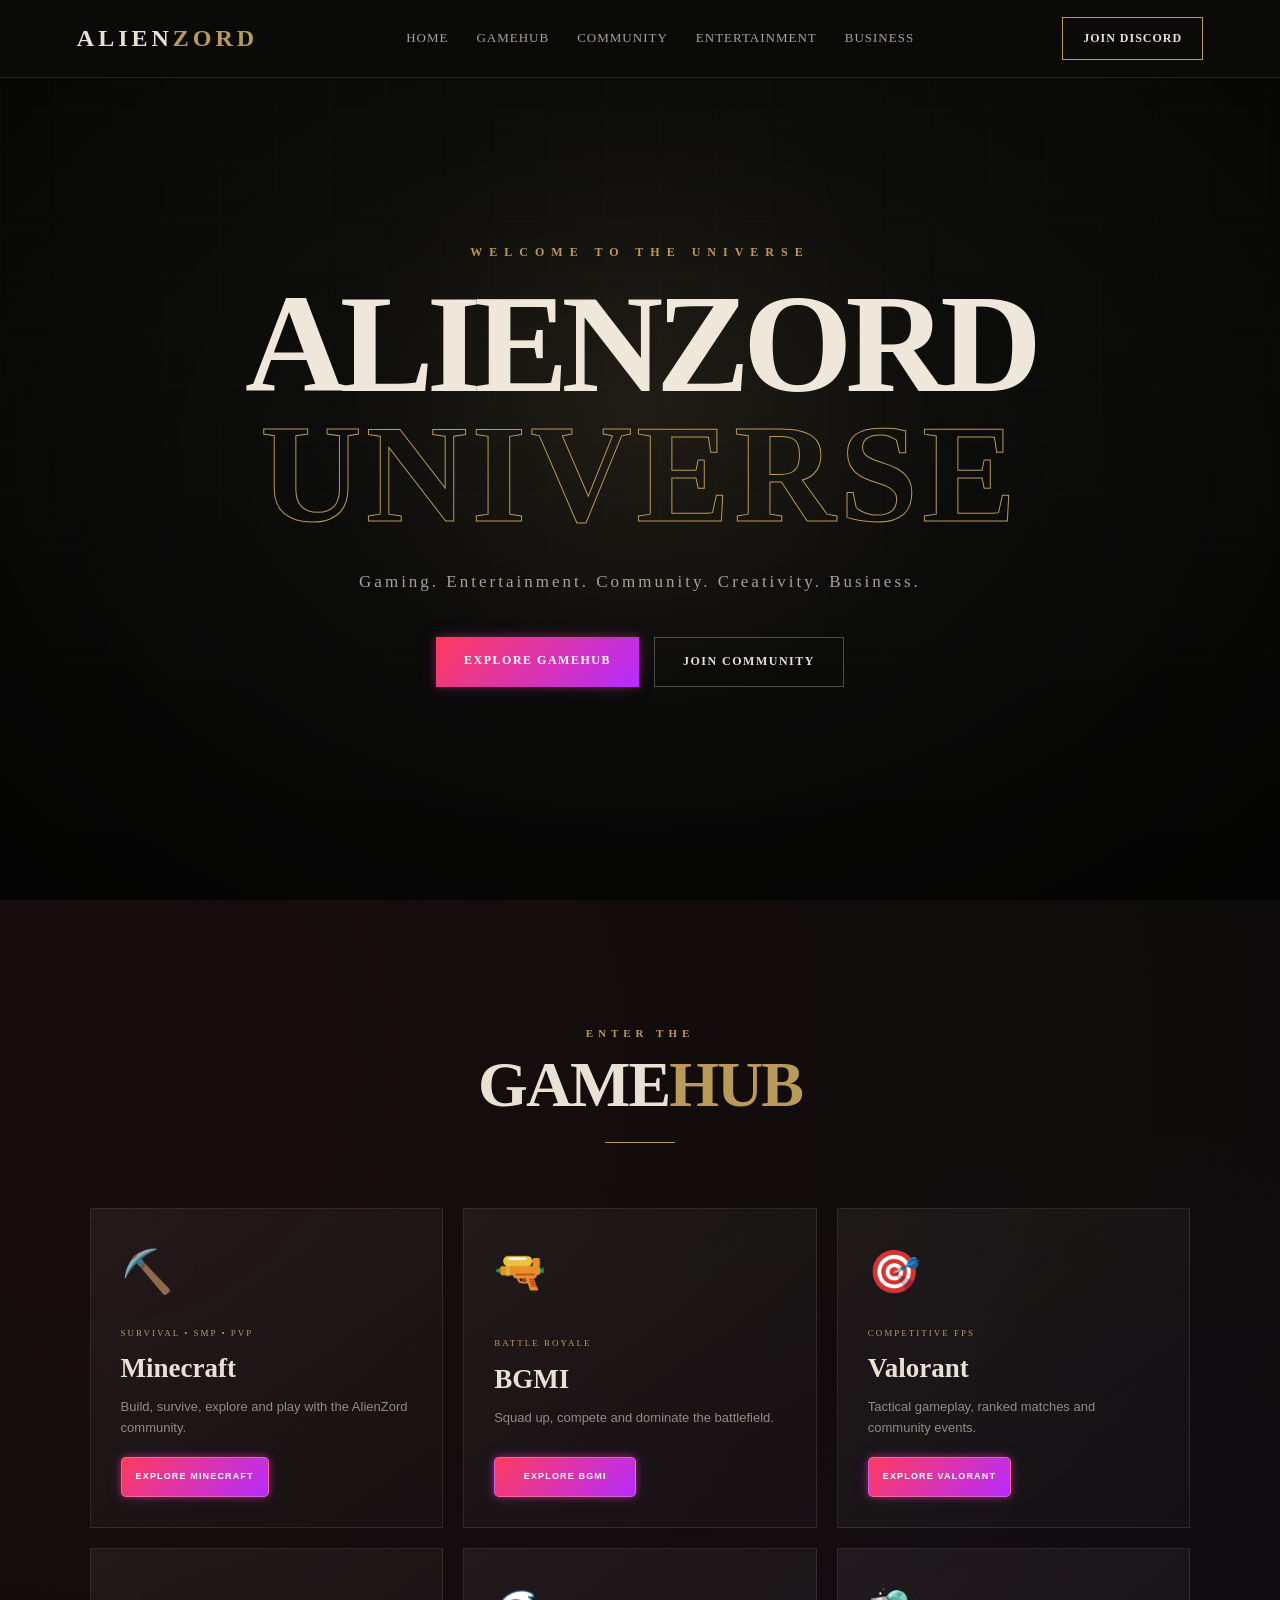
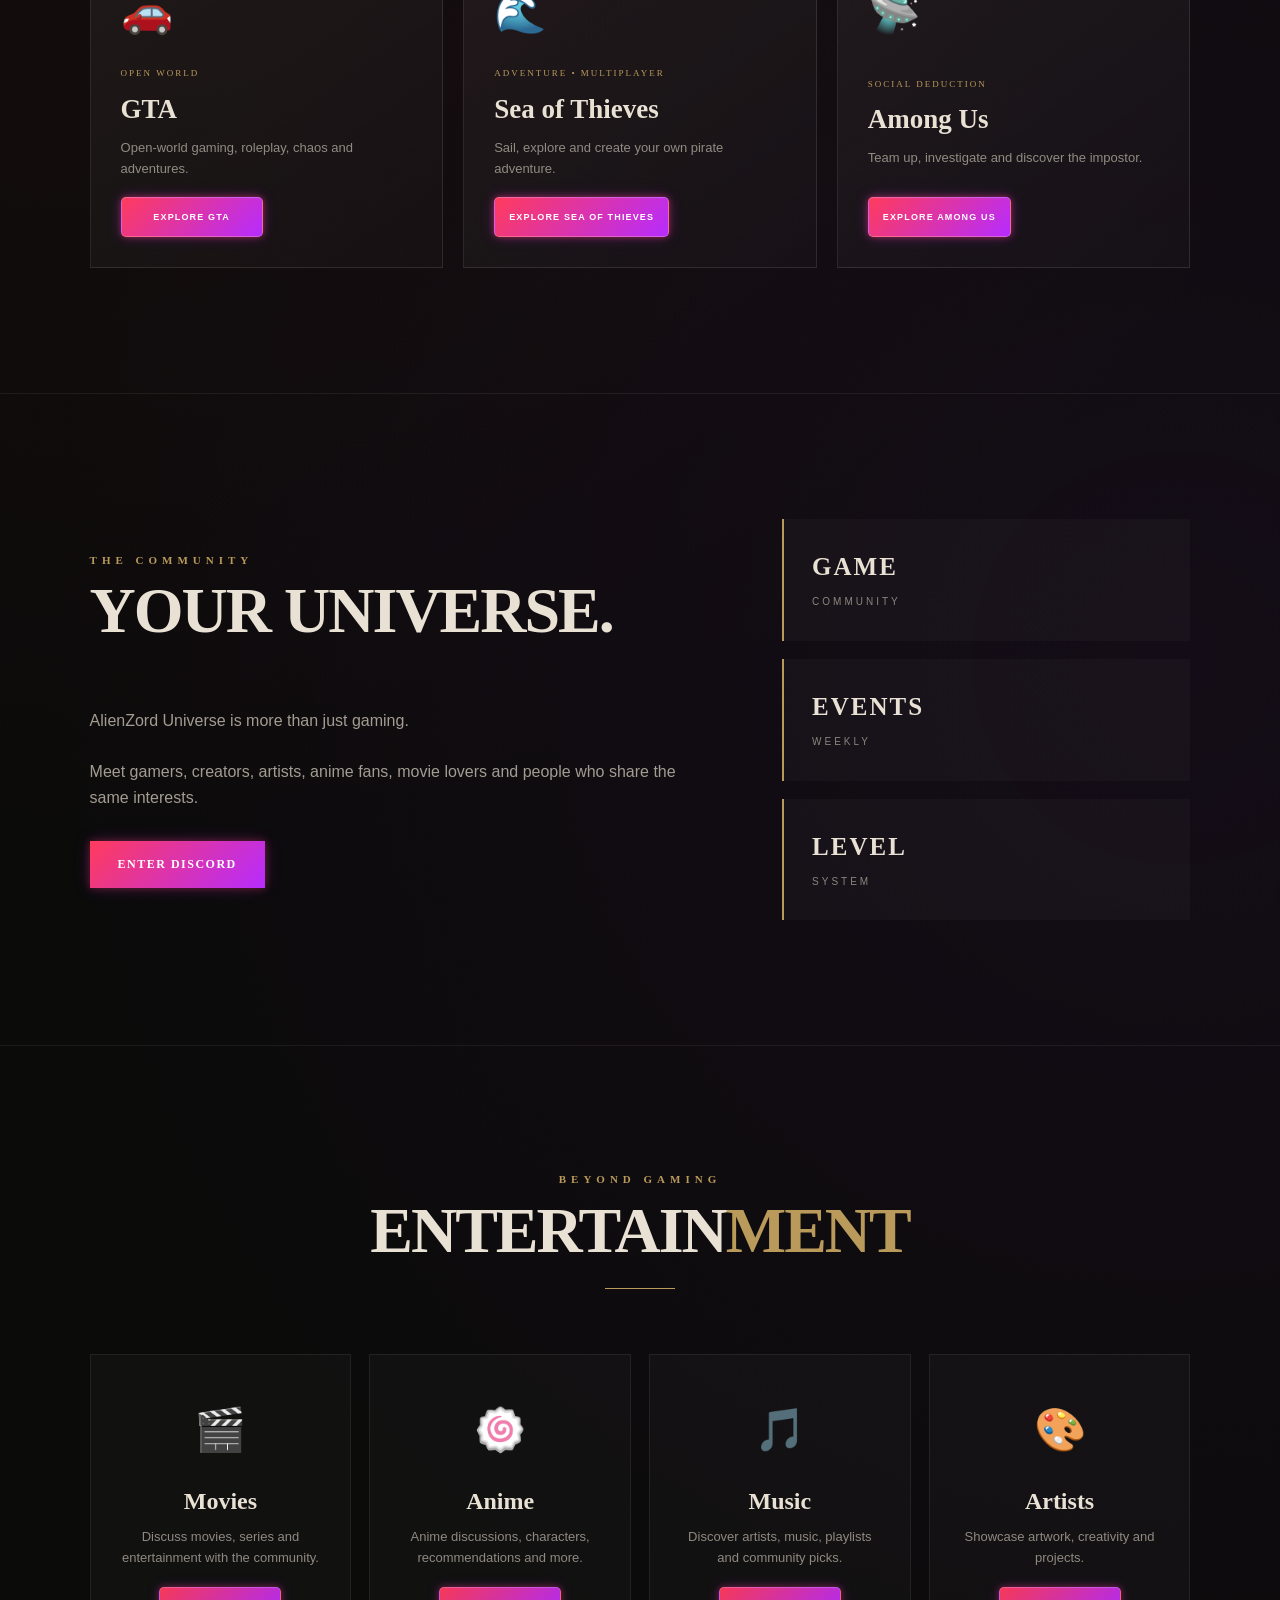
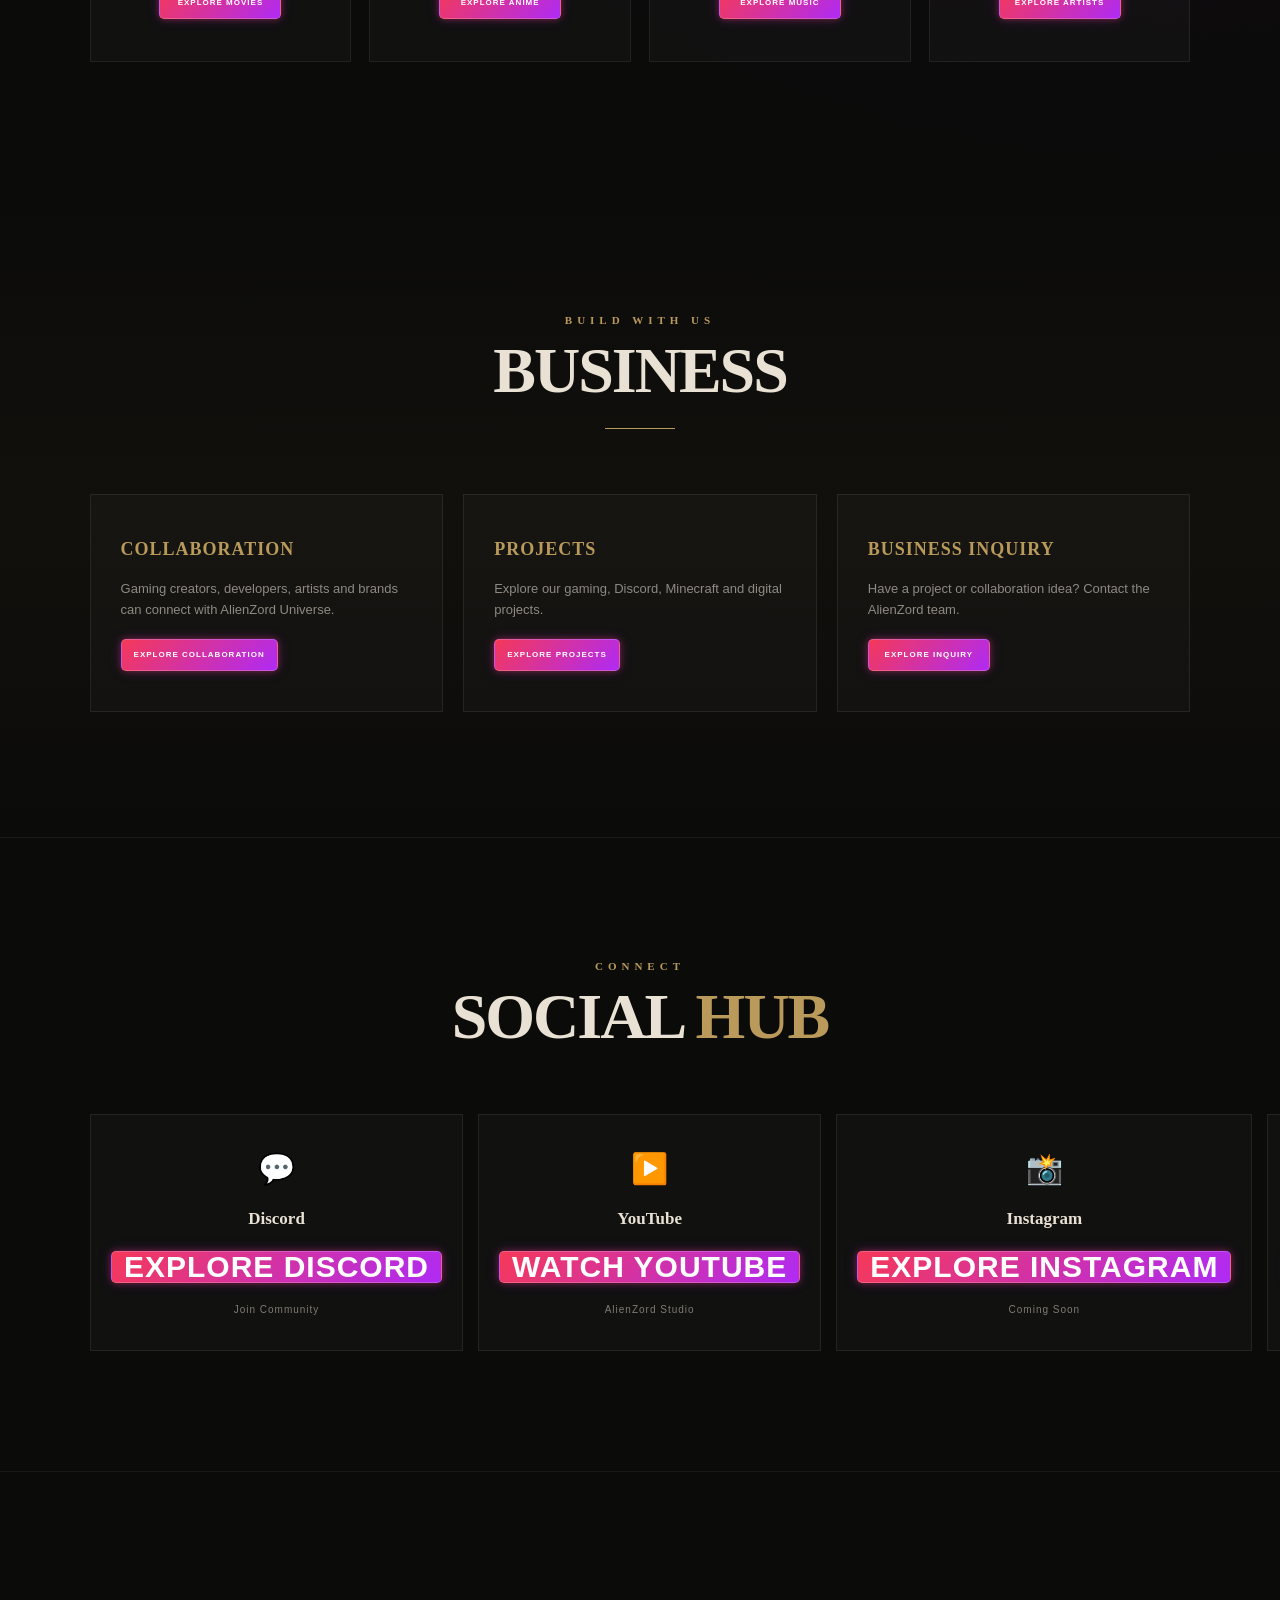
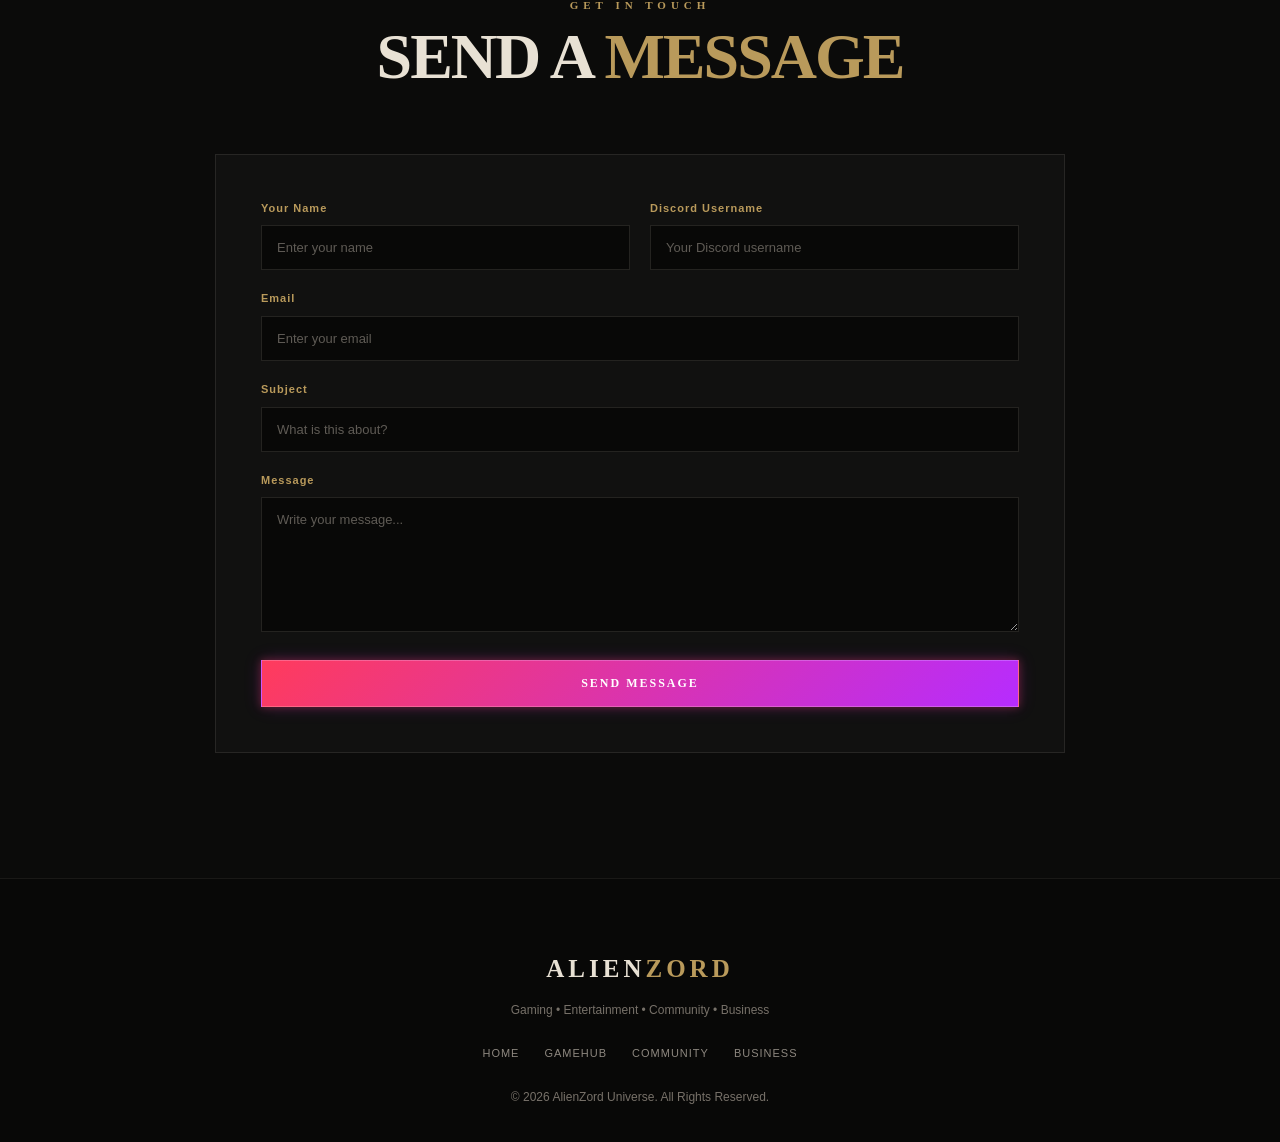
==== commit bff80a1e: "Replace anchor tags with divs for game cards" ====
--- a/index.html
+++ b/index.html
@@ -145,8 +145,7 @@
 
                 <!-- MINECRAFT -->
 
-                <a
-                    href="minecraft.html"
+                <div
                     class="game-card"
                 >
 
@@ -171,14 +170,20 @@
 
                     </div>
 
-                </a>
+                <a
+                    href="minecraft.html"
+                    class="explore-btn"
+                >
+                    EXPLORE MINECRAFT
+                </a>
+
+                </div>
 
 
 
                 <!-- BGMI -->
 
-                <a
-                    href="bgmi.html"
+                <div
                     class="game-card"
                 >
 
@@ -203,14 +208,20 @@
 
                     </div>
 
-                </a>
+                <a
+                    href="bgmi.html"
+                    class="explore-btn"
+                >
+                    EXPLORE BGMI
+                </a>
+
+                </div>
 
 
 
                 <!-- VALORANT -->
 
-                <a
-                    href="valorant.html"
+                <div
                     class="game-card"
                 >
 
@@ -235,14 +246,20 @@
 
                     </div>
 
-                </a>
+                <a
+                    href="valorant.html"
+                    class="explore-btn"
+                >
+                    EXPLORE VALORANT
+                </a>
+
+                </div>
 
 
 
                 <!-- GTA -->
 
-                <a
-                    href="gta.html"
+                <div
                     class="game-card"
                 >
 
@@ -267,14 +284,20 @@
 
                     </div>
 
-                </a>
+                <a
+                    href="gta.html"
+                    class="explore-btn"
+                >
+                    EXPLORE GTA
+                </a>
+
+                </div>
 
 
 
                 <!-- SEA OF THIEVES -->
 
-                <a
-                    href="sea-of-thieves.html"
+                <div
                     class="game-card"
                 >
 
@@ -299,14 +322,20 @@
 
                     </div>
 
-                </a>
+                <a
+                    href="sea-of-thieves.html"
+                    class="explore-btn"
+                >
+                    EXPLORE SEA OF THIEVES
+                </a>
+
+                </div>
 
 
 
                 <!-- AMONG US -->
 
-                <a
-                    href="among-us.html"
+                <div
                     class="game-card"
                 >
 
@@ -331,7 +360,14 @@
 
                     </div>
 
-                </a>
+                <a
+                    href="among-us.html"
+                    class="explore-btn"
+                >
+                    EXPLORE AMONG US
+                </a>
+
+                </div>
 
             </div>
 
@@ -470,6 +506,8 @@
                         entertainment with the community.
                     </p>
 
+                <span class="card-explore">EXPLORE MOVIES</span>
+
                 </div>
 
 
@@ -489,6 +527,8 @@
                         recommendations and more.
                     </p>
 
+                <span class="card-explore">EXPLORE ANIME</span>
+
                 </div>
 
 
@@ -508,6 +548,8 @@
                         playlists and community picks.
                     </p>
 
+                <span class="card-explore">EXPLORE MUSIC</span>
+
                 </div>
 
 
@@ -526,6 +568,8 @@
                         Showcase artwork, creativity
                         and projects.
                     </p>
+
+                <span class="card-explore">EXPLORE ARTISTS</span>
 
                 </div>
 
@@ -572,6 +616,8 @@
                         with AlienZord Universe.
                     </p>
 
+                <span class="card-explore">EXPLORE COLLABORATION</span>
+
                 </div>
 
 
@@ -587,6 +633,8 @@
                         Minecraft and digital projects.
                     </p>
 
+                <span class="card-explore">EXPLORE PROJECTS</span>
+
                 </div>
 
 
@@ -602,6 +650,8 @@
                         idea? Contact the AlienZord team.
                     </p>
 
+                <span class="card-explore">EXPLORE INQUIRY</span>
+
                 </div>
 
             </div>
@@ -645,6 +695,8 @@
                         Discord
                     </strong>
 
+                    <span class="card-explore">EXPLORE DISCORD</span>
+
                     <small>
                         Join Community
                     </small>
@@ -668,6 +720,8 @@
                         YouTube
                     </strong>
 
+                    <span class="card-explore">WATCH YOUTUBE</span>
+
                     <small>
                         AlienZord Studio
                     </small>
@@ -689,6 +743,8 @@
                         Instagram
                     </strong>
 
+                    <span class="card-explore">EXPLORE INSTAGRAM</span>
+
                     <small>
                         Coming Soon
                     </small>
@@ -709,6 +765,8 @@
                     <strong>
                         Facebook
                     </strong>
+
+                    <span class="card-explore">EXPLORE FACEBOOK</span>
 
                     <small>
                         Coming Soon
--- a/style.css
+++ b/style.css
@@ -1,3 +1,8 @@
+/* =========================================
+   ALIENZORD UNIVERSE
+   PREMIUM GAMING + BUSINESS THEME
+========================================= */
+
 * {
     margin: 0;
     padding: 0;
@@ -9,150 +14,265 @@
 }
 
 body {
-    font-family: Arial, Helvetica, sans-serif;
-    background: #050509;
-    color: #ffffff;
+    font-family: Georgia, "Times New Roman", serif;
+    background: #0b0b0a;
+    color: #e8e1d4;
     line-height: 1.6;
-}
-
-/* =========================
+    overflow-x: hidden;
+}
+
+a {
+    text-decoration: none;
+    color: inherit;
+}
+
+
+/* =========================================
    NAVBAR
-========================= */
+========================================= */
 
 .navbar {
     position: fixed;
     top: 0;
     left: 0;
+
     width: 100%;
-    height: 75px;
+    height: 78px;
+
+    padding: 0 6%;
 
     display: flex;
     align-items: center;
     justify-content: space-between;
 
-    padding: 0 6%;
-
-    background: rgba(5, 5, 9, 0.85);
-    backdrop-filter: blur(15px);
-
-    border-bottom: 1px solid rgba(255, 255, 255, 0.08);
-
-    z-index: 1000;
+    background: rgba(11, 11, 10, 0.94);
+
+    border-bottom: 1px solid rgba(190, 157, 88, 0.18);
+
+    backdrop-filter: blur(18px);
+
+    z-index: 9999;
 }
 
 .logo {
-    font-size: 22px;
+    font-family: Georgia, serif;
+
+    font-size: 24px;
     font-weight: 900;
-    letter-spacing: 2px;
+
+    letter-spacing: 4px;
+
+    color: #e8e1d4;
 }
 
 .logo span {
-    color: #8b5cf6;
+    color: #b99a5b;
 }
 
 .navbar nav {
     display: flex;
+
     gap: 28px;
 }
 
 .navbar nav a {
-    color: #b8b8c7;
-    text-decoration: none;
-    font-size: 14px;
+    position: relative;
+
+    color: #aaa397;
+
+    font-size: 13px;
+
+    letter-spacing: 1px;
+
+    text-transform: uppercase;
+
     transition: 0.3s;
 }
 
+.navbar nav a::after {
+    content: "";
+
+    position: absolute;
+
+    left: 0;
+    bottom: -7px;
+
+    width: 0;
+    height: 1px;
+
+    background: #b99a5b;
+
+    transition: 0.3s;
+}
+
 .navbar nav a:hover {
-    color: #ffffff;
+    color: #e8e1d4;
+}
+
+.navbar nav a:hover::after {
+    width: 100%;
 }
 
 .discord-btn {
-    text-decoration: none;
-    color: #ffffff;
-
-    padding: 10px 20px;
-
-    border-radius: 8px;
-
-    background: #5865f2;
-
-    font-size: 14px;
+    padding: 11px 20px;
+
+    border: 1px solid #b99a5b;
+
+    color: #e8e1d4;
+
+    font-size: 12px;
+
+    letter-spacing: 1px;
+
     font-weight: bold;
 
     transition: 0.3s;
 }
 
 .discord-btn:hover {
-    transform: translateY(-2px);
-}
-
-
-/* =========================
+    background: #b99a5b;
+
+    color: #0b0b0a;
+}
+
+
+/* =========================================
    HERO
-========================= */
+========================================= */
 
 .hero {
+    position: relative;
+
     min-height: 100vh;
 
     display: flex;
+
     align-items: center;
     justify-content: center;
 
     text-align: center;
 
-    padding: 120px 20px 80px;
-
+    padding: 130px 20px 100px;
+
+    background:
+        radial-gradient(
+            circle at 50% 45%,
+            rgba(185, 154, 91, 0.10),
+            transparent 38%
+        ),
+        linear-gradient(
+            180deg,
+            #11110f 0%,
+            #0b0b0a 100%
+        );
+}
+
+.hero::before {
+    content: "";
+
+    position: absolute;
+
+    inset: 0;
+
+    background-image:
+        linear-gradient(
+            rgba(255,255,255,0.025) 1px,
+            transparent 1px
+        ),
+        linear-gradient(
+            90deg,
+            rgba(255,255,255,0.025) 1px,
+            transparent 1px
+        );
+
+    background-size: 55px 55px;
+
+    mask-image: linear-gradient(
+        to bottom,
+        black,
+        transparent
+    );
+
+    pointer-events: none;
+}
+
+.hero-overlay {
+    position: absolute;
+
+    inset: 0;
+
+    background:
+        radial-gradient(
+            ellipse at center,
+            transparent 20%,
+            rgba(0,0,0,0.65) 100%
+        );
+
+    pointer-events: none;
+}
+
+.hero-content {
     position: relative;
 
-    background:
-        radial-gradient(circle at 50% 35%,
-        rgba(139, 92, 246, 0.22),
-        transparent 35%),
-        #050509;
-}
-
-.hero-content {
-    max-width: 900px;
-}
-
-.welcome {
-    color: #8b5cf6;
-    font-size: 14px;
+    max-width: 1000px;
+
+    z-index: 2;
+}
+
+.hero-small {
+    color: #b99a5b;
+
+    font-size: 12px;
+
     font-weight: bold;
-    letter-spacing: 5px;
-    margin-bottom: 15px;
+
+    letter-spacing: 7px;
+
+    margin-bottom: 22px;
 }
 
 .hero h1 {
-    font-size: clamp(55px, 10vw, 120px);
-    line-height: 0.95;
+    font-size: clamp(60px, 11vw, 145px);
+
+    line-height: 0.84;
+
+    letter-spacing: -7px;
+
     font-weight: 900;
-    letter-spacing: -5px;
+
+    color: #eee7da;
 }
 
 .hero h1 span {
     display: block;
+
     color: transparent;
 
-    -webkit-text-stroke: 1px #ffffff;
-
-    opacity: 0.85;
-}
-
-.tagline {
-    margin-top: 30px;
-
-    color: #aaaabc;
+    -webkit-text-stroke: 1px #b99a5b;
+
+    letter-spacing: 4px;
+
+    margin-top: 12px;
+}
+
+.hero-description {
+    margin-top: 35px;
+
+    color: #a9a197;
 
     font-size: 17px;
+
+    letter-spacing: 3px;
 }
 
 .hero-buttons {
-    margin-top: 40px;
-
     display: flex;
+
     justify-content: center;
+
     gap: 15px;
+
+    margin-top: 42px;
 
     flex-wrap: wrap;
 }
@@ -161,308 +281,470 @@
 .secondary-btn {
     display: inline-block;
 
-    padding: 13px 25px;
-
-    border-radius: 8px;
-
-    text-decoration: none;
+    padding: 14px 28px;
+
+    font-size: 12px;
+
+    letter-spacing: 1.5px;
 
     font-weight: bold;
-    font-size: 14px;
 
     transition: 0.3s;
 }
 
 .primary-btn {
-    background: #8b5cf6;
-    color: #ffffff;
+    background: #b99a5b;
+
+    color: #0b0b0a;
 }
 
 .secondary-btn {
-    border: 1px solid rgba(255, 255, 255, 0.2);
-    color: #ffffff;
-}
-
-.primary-btn:hover,
+    border: 1px solid rgba(232,225,212,0.3);
+
+    color: #e8e1d4;
+}
+
+.primary-btn:hover {
+    background: #d0b473;
+
+    transform: translateY(-3px);
+}
+
 .secondary-btn:hover {
+    border-color: #b99a5b;
+
+    color: #b99a5b;
+
     transform: translateY(-3px);
 }
 
 
-/* =========================
+/* =========================================
    SECTIONS
-========================= */
+========================================= */
 
 .section {
-    padding: 120px 7%;
-    max-width: 1400px;
+    max-width: 1450px;
+
     margin: auto;
+
+    padding: 125px 7%;
 }
 
 .section-heading {
     text-align: center;
-    margin-bottom: 60px;
+
+    margin-bottom: 65px;
+}
+
+.section-heading.left {
+    text-align: left;
 }
 
 .section-heading p {
-    color: #8b5cf6;
-    font-size: 13px;
-    letter-spacing: 4px;
+    color: #b99a5b;
+
+    font-size: 11px;
+
     font-weight: bold;
+
+    letter-spacing: 5px;
+
+    margin-bottom: 10px;
 }
 
 .section-heading h2 {
-    font-size: clamp(35px, 5vw, 60px);
-    margin-top: 8px;
+    font-size: clamp(38px, 5vw, 65px);
+
+    line-height: 1;
+
+    letter-spacing: -2px;
 }
 
 .section-heading h2 span {
-    color: #8b5cf6;
-}
-
-
-/* =========================
+    color: #b99a5b;
+}
+
+.section-line {
+    width: 70px;
+
+    height: 1px;
+
+    margin: 25px auto 0;
+
+    background: #b99a5b;
+}
+
+
+/* =========================================
    GAME HUB
-========================= */
+========================================= */
 
 .game-grid {
     display: grid;
 
     grid-template-columns:
-        repeat(auto-fit, minmax(220px, 1fr));
+        repeat(auto-fit, minmax(300px, 1fr));
 
     gap: 20px;
 }
 
 .game-card {
+    position: relative;
+
+    min-height: 230px;
+
     padding: 30px;
 
-    background: rgba(255, 255, 255, 0.035);
-
-    border: 1px solid rgba(255, 255, 255, 0.08);
-
-    border-radius: 15px;
-
-    transition: 0.35s;
+    display: flex;
+
+    flex-direction: column;
+
+    justify-content: space-between;
+
+    background:
+        linear-gradient(
+            145deg,
+            rgba(255,255,255,0.055),
+            rgba(255,255,255,0.015)
+        );
+
+    border: 1px solid rgba(232,225,212,0.10);
+
+    transition: 0.4s;
+
+    overflow: hidden;
+}
+
+.game-card::before {
+    content: "";
+
+    position: absolute;
+
+    top: 0;
+    left: -100%;
+
+    width: 100%;
+    height: 1px;
+
+    background: #b99a5b;
+
+    transition: 0.5s;
 }
 
 .game-card:hover {
     transform: translateY(-8px);
 
-    border-color: rgba(139, 92, 246, 0.7);
-
-    background: rgba(139, 92, 246, 0.08);
+    border-color: rgba(185,154,91,0.55);
+
+    background:
+        linear-gradient(
+            145deg,
+            rgba(185,154,91,0.10),
+            rgba(255,255,255,0.025)
+        );
+}
+
+.game-card:hover::before {
+    left: 100%;
 }
 
 .game-icon {
-    font-size: 40px;
-    margin-bottom: 15px;
+    font-size: 42px;
+
+    filter: grayscale(0.25);
+
+    margin-bottom: 20px;
+}
+
+.card-label {
+    display: block;
+
+    color: #b99a5b;
+
+    font-size: 9px;
+
+    letter-spacing: 2px;
+
+    margin-bottom: 7px;
 }
 
 .game-card h3 {
-    font-size: 20px;
+    font-size: 27px;
+
+    margin-bottom: 7px;
 }
 
 .game-card p {
-    color: #9292a3;
-    margin-top: 5px;
-}
-
-
-/* =========================
+    color: #918b82;
+
+    font-family: Arial, sans-serif;
+
+    font-size: 13px;
+}
+
+
+/* =========================================
    COMMUNITY
-========================= */
-
-.community {
-    text-align: center;
-}
-
-.community-box {
-    max-width: 850px;
-
-    margin: auto;
-
-    padding: 60px 30px;
-
-    border-radius: 20px;
-
-    background:
-        radial-gradient(circle at center,
-        rgba(139, 92, 246, 0.15),
-        transparent 60%);
-
-    border: 1px solid rgba(255, 255, 255, 0.08);
-}
-
-.community-box h3 {
-    font-size: 32px;
-}
-
-.community-box p {
+========================================= */
+
+.community-section {
+    min-height: 600px;
+
+    display: grid;
+
+    grid-template-columns: 1.2fr 0.8fr;
+
+    align-items: center;
+
+    gap: 80px;
+
+    border-top: 1px solid rgba(232,225,212,0.07);
+
+    border-bottom: 1px solid rgba(232,225,212,0.07);
+}
+
+.large-text {
     max-width: 650px;
 
-    margin: 20px auto 30px;
-
-    color: #aaaabc;
-}
-
-
-/* =========================
+    color: #a39c92;
+
+    font-family: Arial, sans-serif;
+
+    font-size: 16px;
+
+    margin-bottom: 30px;
+}
+
+.community-stats {
+    display: grid;
+
+    gap: 18px;
+}
+
+.stat {
+    padding: 28px;
+
+    border-left: 2px solid #b99a5b;
+
+    background: rgba(255,255,255,0.025);
+}
+
+.stat strong {
+    display: block;
+
+    font-size: 25px;
+
+    letter-spacing: 2px;
+}
+
+.stat span {
+    color: #8c857c;
+
+    font-family: Arial, sans-serif;
+
+    font-size: 10px;
+
+    letter-spacing: 3px;
+}
+
+
+/* =========================================
    ENTERTAINMENT
-========================= */
+========================================= */
 
 .entertainment-grid {
     display: grid;
 
     grid-template-columns:
-        repeat(auto-fit, minmax(220px, 1fr));
+        repeat(auto-fit, minmax(240px, 1fr));
+
+    gap: 18px;
+}
+
+.ent-card {
+    padding: 42px 30px;
+
+    text-align: center;
+
+    background: rgba(255,255,255,0.025);
+
+    border: 1px solid rgba(232,225,212,0.08);
+
+    transition: 0.35s;
+}
+
+.ent-card:hover {
+    transform: translateY(-6px);
+
+    border-color: rgba(185,154,91,0.5);
+}
+
+.ent-icon {
+    font-size: 42px;
+
+    margin-bottom: 18px;
+}
+
+.ent-card h3 {
+    font-size: 24px;
+
+    margin-bottom: 7px;
+}
+
+.ent-card p {
+    color: #8f8981;
+
+    font-family: Arial, sans-serif;
+
+    font-size: 13px;
+}
+
+
+/* =========================================
+   BUSINESS
+========================================= */
+
+.business-section {
+    background:
+        linear-gradient(
+            180deg,
+            transparent,
+            rgba(185,154,91,0.035),
+            transparent
+        );
+}
+
+.business-grid {
+    display: grid;
+
+    grid-template-columns:
+        repeat(auto-fit, minmax(280px, 1fr));
 
     gap: 20px;
 }
 
-.ent-card {
-    padding: 35px 25px;
+.business-card {
+    padding: 40px 30px;
+
+    border: 1px solid rgba(232,225,212,0.09);
+
+    background: rgba(255,255,255,0.02);
+
+    transition: 0.35s;
+}
+
+.business-card:hover {
+    border-color: #b99a5b;
+
+    transform: translateY(-5px);
+}
+
+.business-card h3 {
+    color: #b99a5b;
+
+    font-size: 18px;
+
+    letter-spacing: 1px;
+
+    margin-bottom: 15px;
+}
+
+.business-card p {
+    color: #8f8981;
+
+    font-family: Arial, sans-serif;
+
+    font-size: 13px;
+}
+
+
+/* =========================================
+   SOCIAL HUB
+========================================= */
+
+.social-section {
+    padding: 120px 7%;
 
     text-align: center;
 
-    border-radius: 15px;
-
-    background: rgba(255, 255, 255, 0.035);
-
-    border: 1px solid rgba(255, 255, 255, 0.08);
-
-    transition: 0.3s;
-}
-
-.ent-card:hover {
-    transform: translateY(-7px);
-
-    border-color: rgba(139, 92, 246, 0.6);
-}
-
-.ent-card > div {
-    font-size: 42px;
-    margin-bottom: 15px;
-}
-
-.ent-card h3 {
-    font-size: 20px;
-}
-
-.ent-card p {
-    color: #9292a3;
-}
-
-
-/* =========================
-   ABOUT
-========================= */
-
-.about {
-    text-align: center;
-}
-
-.about > p {
-    max-width: 750px;
+    border-top: 1px solid rgba(232,225,212,0.07);
+
+    border-bottom: 1px solid rgba(232,225,212,0.07);
+}
+
+.social-grid {
+    max-width: 1100px;
 
     margin: auto;
 
-    color: #aaaabc;
+    display: grid;
+
+    grid-template-columns:
+        repeat(4, 1fr);
+
+    gap: 15px;
+}
+
+.social-card {
+    padding: 30px 20px;
+
+    border: 1px solid rgba(232,225,212,0.09);
+
+    background: rgba(255,255,255,0.025);
+
+    transition: 0.35s;
+}
+
+.social-card:hover {
+    transform: translateY(-5px);
+
+    border-color: #b99a5b;
+}
+
+.social-card span {
+    display: block;
+
+    font-size: 30px;
+
+    margin-bottom: 12px;
+}
+
+.social-card strong {
+    display: block;
 
     font-size: 17px;
 }
 
-
-/* =========================
-   FOOTER
-========================= */
-
-footer {
-    text-align: center;
-
-    padding: 60px 20px;
-
-    border-top: 1px solid rgba(255, 255, 255, 0.08);
-
-    color: #8e8e9d;
-}
-
-footer h3 {
-    color: #ffffff;
-
-    margin-bottom: 10px;
-}
-
-footer .copyright {
-    margin-top: 20px;
-
-    font-size: 13px;
-}
-
-
-/* =========================
-   MOBILE
-========================= */
-
-@media (max-width: 800px) {
-
-    .navbar {
-        height: auto;
-
-        padding: 15px 5%;
-
-        flex-wrap: wrap;
-
-        gap: 15px;
-    }
-
-    .navbar nav {
-        order: 3;
-
-        width: 100%;
-
-        justify-content: center;
-
-        gap: 15px;
-
-        overflow-x: auto;
-    }
-
-    .navbar nav a {
-        white-space: nowrap;
-        font-size: 12px;
-    }
-
-    .hero h1 {
-        letter-spacing: -3px;
-    }
-
-    .section {
-        padding: 90px 5%;
-    }
-}
-/* =========================
-   MESSAGE SECTION
-========================= */
+.social-card small {
+    color: #817b73;
+
+    font-family: Arial, sans-serif;
+
+    font-size: 10px;
+
+    letter-spacing: 1px;
+}
+
+
+/* =========================================
+   MESSAGE
+========================================= */
 
 .message-section {
-    max-width: 1000px;
+    max-width: 1100px;
 }
 
 .message-box {
     max-width: 850px;
+
     margin: auto;
 
-    padding: 40px;
-
-    background: rgba(255, 255, 255, 0.035);
-
-    border: 1px solid rgba(255, 255, 255, 0.08);
-
-    border-radius: 18px;
-
-    box-shadow:
-        0 0 40px rgba(139, 92, 246, 0.08);
+    padding: 45px;
+
+    background: rgba(255,255,255,0.025);
+
+    border: 1px solid rgba(232,225,212,0.10);
 }
 
 .input-row {
@@ -480,34 +762,36 @@
 .input-group label {
     display: block;
 
+    color: #b99a5b;
+
+    font-family: Arial, sans-serif;
+
+    font-size: 11px;
+
+    font-weight: bold;
+
+    letter-spacing: 1px;
+
     margin-bottom: 8px;
-
-    color: #c5c5d4;
-
-    font-size: 13px;
-
-    font-weight: bold;
 }
 
 .input-group input,
 .input-group textarea {
     width: 100%;
 
-    padding: 14px 16px;
-
-    border-radius: 9px;
-
-    border: 1px solid rgba(255, 255, 255, 0.1);
-
-    background: rgba(0, 0, 0, 0.3);
-
-    color: #ffffff;
+    padding: 14px 15px;
+
+    border: 1px solid rgba(232,225,212,0.12);
+
+    background: #080807;
+
+    color: #eee7da;
 
     outline: none;
 
-    font-family: inherit;
-
-    font-size: 14px;
+    font-family: Arial, sans-serif;
+
+    font-size: 13px;
 
     transition: 0.3s;
 }
@@ -518,57 +802,839 @@
 
 .input-group input:focus,
 .input-group textarea:focus {
-    border-color: #8b5cf6;
-
-    box-shadow:
-        0 0 15px rgba(139, 92, 246, 0.15);
+    border-color: #b99a5b;
+
+    box-shadow: 0 0 15px rgba(185,154,91,0.08);
 }
 
 .input-group input::placeholder,
 .input-group textarea::placeholder {
-    color: #686879;
+    color: #5f5b55;
 }
 
 .message-btn {
     width: 100%;
 
-    padding: 14px;
-
-    border: none;
-
-    border-radius: 9px;
-
-    background: #8b5cf6;
-
-    color: #ffffff;
-
-    font-size: 14px;
+    padding: 15px;
+
+    border: 1px solid #b99a5b;
+
+    background: #b99a5b;
+
+    color: #0b0b0a;
+
+    font-family: Georgia, serif;
+
+    font-size: 12px;
 
     font-weight: bold;
 
+    letter-spacing: 2px;
+
     cursor: pointer;
 
     transition: 0.3s;
 }
 
 .message-btn:hover {
-    transform: translateY(-2px);
-
-    box-shadow:
-        0 8px 25px rgba(139, 92, 246, 0.25);
-}
-
-
-/* MOBILE MESSAGE FORM */
-
-@media (max-width: 700px) {
-
-    .message-box {
-        padding: 25px 20px;
+    background: #d0b473;
+}
+
+
+/* =========================================
+   FOOTER
+========================================= */
+
+footer {
+    padding: 70px 20px 35px;
+
+    text-align: center;
+
+    border-top: 1px solid rgba(232,225,212,0.08);
+
+    background: #080807;
+}
+
+.footer-logo {
+    font-size: 25px;
+
+    font-weight: 900;
+
+    letter-spacing: 4px;
+
+    margin-bottom: 12px;
+}
+
+.footer-logo span {
+    color: #b99a5b;
+}
+
+footer > p {
+    color: #777169;
+
+    font-family: Arial, sans-serif;
+
+    font-size: 12px;
+}
+
+.footer-links {
+    display: flex;
+
+    justify-content: center;
+
+    gap: 25px;
+
+    margin: 25px 0;
+}
+
+.footer-links a {
+    color: #8d877f;
+
+    font-family: Arial, sans-serif;
+
+    font-size: 11px;
+
+    text-transform: uppercase;
+
+    letter-spacing: 1px;
+
+    transition: 0.3s;
+}
+
+.footer-links a:hover {
+    color: #b99a5b;
+}
+
+.copyright {
+    margin-top: 25px;
+}
+
+
+/* =========================================
+   RESPONSIVE
+========================================= */
+
+@media (max-width: 900px) {
+
+    .navbar {
+        height: auto;
+
+        padding: 18px 5%;
+
+        flex-wrap: wrap;
+
+        gap: 15px;
+    }
+
+    .navbar nav {
+        order: 3;
+
+        width: 100%;
+
+        justify-content: center;
+
+        overflow-x: auto;
+
+        padding-bottom: 5px;
+    }
+
+    .community-section {
+        grid-template-columns: 1fr;
+
+        gap: 50px;
+    }
+
+    .social-grid {
+        grid-template-columns: 1fr 1fr;
+    }
+}
+
+
+@media (max-width: 600px) {
+
+    .navbar {
+        position: relative;
+    }
+
+    .navbar nav {
+        gap: 18px;
+    }
+
+    .navbar nav a {
+        font-size: 10px;
+    }
+
+    .discord-btn {
+        padding: 9px 12px;
+
+        font-size: 10px;
+    }
+
+    .hero {
+        min-height: 90vh;
+
+        padding-top: 70px;
+    }
+
+    .hero h1 {
+        font-size: clamp(50px, 15vw, 80px);
+
+        letter-spacing: -4px;
+    }
+
+    .hero h1 span {
+        letter-spacing: 1px;
+    }
+
+    .hero-description {
+        font-size: 13px;
+
+        letter-spacing: 1px;
+    }
+
+    .section {
+        padding: 90px 5%;
+    }
+
+    .section-heading {
+        margin-bottom: 45px;
+    }
+
+    .game-grid {
+        grid-template-columns: 1fr;
     }
 
     .input-row {
         grid-template-columns: 1fr;
     }
 
-}
+    .message-box {
+        padding: 25px 18px;
+    }
+
+    .social-grid {
+        grid-template-columns: 1fr 1fr;
+    }
+
+    .footer-links {
+        flex-wrap: wrap;
+
+        gap: 15px;
+    }
+}
+/* ==========================================
+   ALIENZORD GAMEHUB
+   COMPACT CARDS + GLOW EXPLORE BUTTONS
+   ========================================== */
+
+.minecraft-features {
+    max-width: 1200px;
+    margin: 50px auto 0;
+    padding: 0 20px;
+
+    display: grid;
+    grid-template-columns: repeat(3, 1fr);
+    gap: 18px;
+}
+
+
+/* ==========================================
+   NORMAL GAME CARD
+   ========================================== */
+
+.feature-box {
+    position: relative;
+
+    min-height: 260px;
+    height: auto;
+
+    padding: 28px 26px;
+
+    background: rgba(255, 255, 255, 0.025);
+
+    border: 1px solid rgba(232, 225, 212, 0.10);
+
+    border-radius: 0;
+
+    overflow: hidden;
+
+    transition:
+        transform 0.25s ease,
+        border-color 0.25s ease,
+        box-shadow 0.25s ease;
+}
+
+
+/* Card hover */
+
+.feature-box:hover {
+    transform: translateY(-4px);
+
+    border-color: rgba(220, 45, 120, 0.45);
+
+    box-shadow:
+        0 0 15px rgba(255, 40, 90, 0.12),
+        0 0 30px rgba(170, 30, 255, 0.08);
+}
+
+
+/* ==========================================
+   CARD ICON
+   ========================================== */
+
+.feature-box > span {
+    display: block;
+
+    font-size: 38px;
+
+    line-height: 1;
+
+    margin-bottom: 22px;
+}
+
+
+/* ==========================================
+   CARD TITLE
+   ========================================== */
+
+.feature-box h3 {
+    margin: 0 0 12px;
+
+    font-size: 22px;
+
+    line-height: 1.2;
+
+    color: #f1eadf;
+}
+
+
+/* ==========================================
+   CARD DESCRIPTION
+   ========================================== */
+
+.feature-box p {
+    margin: 0;
+
+    max-width: 430px;
+
+    color: #918b82;
+
+    font-family: Arial, sans-serif;
+
+    font-size: 13px;
+
+    line-height: 1.7;
+}
+
+
+/* ==========================================
+   COMPACT EXPLORE BUTTON
+   ========================================== */
+
+.explore-btn {
+    display: inline-flex;
+
+    width: fit-content;
+
+    min-width: 145px;
+
+    height: auto;
+
+    padding: 10px 17px;
+
+    margin-top: 20px;
+
+    align-items: center;
+    justify-content: center;
+
+    background: linear-gradient(
+        135deg,
+        #ff3b5c,
+        #b51cff
+    );
+
+    color: #ffffff;
+
+    border: 1px solid rgba(255,255,255,0.20);
+
+    border-radius: 6px;
+
+    font-family: Arial, sans-serif;
+
+    font-size: 11px;
+
+    font-weight: 700;
+
+    letter-spacing: 1.4px;
+
+    text-decoration: none;
+
+    text-transform: uppercase;
+
+    white-space: nowrap;
+
+    box-shadow:
+        0 0 8px rgba(255, 50, 90, 0.45),
+        0 0 18px rgba(180, 30, 255, 0.25);
+
+    transition:
+        transform 0.2s ease,
+        box-shadow 0.2s ease,
+        filter 0.2s ease;
+}
+
+
+/* ==========================================
+   EXPLORE BUTTON HOVER
+   ========================================== */
+
+.explore-btn:hover {
+
+    transform: translateY(-2px);
+
+    filter: brightness(1.15);
+
+    box-shadow:
+        0 0 12px rgba(255, 50, 90, 0.70),
+        0 0 25px rgba(180, 30, 255, 0.55);
+}
+
+
+/* ==========================================
+   MAKE SURE BUTTON DOES NOT BECOME HUGE
+   ========================================== */
+
+.feature-box .explore-btn {
+
+    position: static;
+
+    width: fit-content;
+
+    max-width: 190px;
+
+    min-height: 0;
+
+    height: auto;
+
+    flex: none;
+}
+
+
+/* ==========================================
+   REMOVE GIANT CLICKABLE CARD BEHAVIOUR
+   ========================================== */
+
+.feature-box > a {
+
+    display: inline-flex;
+
+    width: fit-content;
+
+    height: auto;
+
+    min-height: 0;
+}
+
+
+/* ==========================================
+   MOBILE
+   ========================================== */
+
+@media (max-width: 900px) {
+
+    .minecraft-features {
+
+        grid-template-columns: repeat(2, 1fr);
+
+        gap: 15px;
+
+    }
+
+    .feature-box {
+
+        min-height: 240px;
+
+        padding: 24px 22px;
+
+    }
+
+}
+
+
+/* ==========================================
+   SMALL MOBILE
+   ========================================== */
+
+@media (max-width: 550px) {
+
+    .minecraft-features {
+
+        grid-template-columns: 1fr;
+
+        padding: 0 15px;
+
+        gap: 14px;
+
+    }
+
+    .feature-box {
+
+        min-height: 0;
+
+        padding: 24px 20px;
+
+    }
+
+    .feature-box > span {
+
+        font-size: 34px;
+
+        margin-bottom: 18px;
+
+    }
+
+    .feature-box h3 {
+
+        font-size: 20px;
+
+    }
+
+    .feature-box p {
+
+        font-size: 12px;
+
+        line-height: 1.6;
+
+    }
+
+    .explore-btn {
+
+        min-width: 135px;
+
+        padding: 9px 14px;
+
+        font-size: 10px;
+
+        letter-spacing: 1.2px;
+
+    }
+
+}
+
+/* =========================================================
+   ALIENZORD — FINAL COMPACT GLOW BUTTON SYSTEM
+   ========================================================= */
+
+.explore-btn,
+a.explore-btn,
+button.explore-btn {
+    display: inline-flex !important;
+    position: static !important;
+    width: auto !important;
+    min-width: 155px !important;
+    max-width: 190px !important;
+    height: 40px !important;
+    min-height: 40px !important;
+    margin-top: 20px !important;
+    padding: 0 16px !important;
+    align-items: center !important;
+    justify-content: center !important;
+    box-sizing: border-box !important;
+
+    background: linear-gradient(
+        135deg,
+        #ff3b5c 0%,
+        #d51cff 100%
+    ) !important;
+
+    color: #ffffff !important;
+    border: 1px solid rgba(255,255,255,0.25) !important;
+    border-radius: 5px !important;
+
+    font-family: Arial, sans-serif !important;
+    font-size: 10px !important;
+    font-weight: 800 !important;
+    line-height: 1 !important;
+    letter-spacing: 1.3px !important;
+
+    text-decoration: none !important;
+    text-transform: uppercase !important;
+    white-space: nowrap !important;
+
+    box-shadow:
+        0 0 7px rgba(255, 45, 90, 0.55),
+        0 0 16px rgba(180, 30, 255, 0.32) !important;
+
+    cursor: pointer !important;
+    transition:
+        transform 0.2s ease,
+        box-shadow 0.2s ease,
+        filter 0.2s ease !important;
+}
+
+/* Never allow the card itself to stretch the button */
+.feature-box > a.explore-btn,
+.game-card > a.explore-btn,
+.ent-card > a.explore-btn,
+.business-card > a.explore-btn,
+.social-card > a.explore-btn {
+    width: auto !important;
+    height: 40px !important;
+    min-height: 40px !important;
+    flex: 0 0 auto !important;
+    align-self: flex-start !important;
+}
+
+/* Premium glow on hover */
+.explore-btn:hover,
+a.explore-btn:hover,
+button.explore-btn:hover {
+    transform: translateY(-2px) !important;
+    filter: brightness(1.16) !important;
+    box-shadow:
+        0 0 10px rgba(255, 45, 90, 0.80),
+        0 0 24px rgba(180, 30, 255, 0.62) !important;
+}
+
+/* Click effect */
+.explore-btn:active,
+a.explore-btn:active,
+button.explore-btn:active {
+    transform: translateY(0) scale(0.98) !important;
+}
+
+/* Mobile */
+@media (max-width: 550px) {
+    .explore-btn,
+    a.explore-btn,
+    button.explore-btn {
+        min-width: 140px !important;
+        max-width: 175px !important;
+        height: 38px !important;
+        min-height: 38px !important;
+        padding: 0 14px !important;
+        font-size: 9px !important;
+        letter-spacing: 1.1px !important;
+    }
+
+    .feature-box > a.explore-btn,
+    .game-card > a.explore-btn,
+    .ent-card > a.explore-btn,
+    .business-card > a.explore-btn,
+    .social-card > a.explore-btn {
+        height: 38px !important;
+        min-height: 38px !important;
+    }
+}
+
+
+/* =========================================================
+   ALIENZORD — COMPACT GLOW CTA + LIGHT ACCENT SYSTEM
+   Added without changing the existing layout/content.
+========================================================= */
+
+:root {
+    --az-red: #ff3b5c;
+    --az-purple: #b62cff;
+    --az-gold: #b99a5b;
+    --az-dark: #0b0b0a;
+}
+
+/* Subtle color atmosphere: brighter, but still premium/mafia-inspired. */
+body {
+    background:
+        radial-gradient(circle at 8% 18%, rgba(255, 45, 90, 0.055), transparent 28%),
+        radial-gradient(circle at 92% 38%, rgba(182, 44, 255, 0.055), transparent 30%),
+        #0b0b0a;
+}
+
+/* The compact button used inside GameHub cards. */
+.game-card .explore-btn,
+.explore-btn {
+    display: inline-flex !important;
+    width: fit-content !important;
+    min-width: 142px !important;
+    max-width: 190px !important;
+    height: 36px !important;
+    min-height: 36px !important;
+    margin-top: 18px !important;
+    padding: 0 14px !important;
+
+    align-self: flex-start !important;
+    align-items: center !important;
+    justify-content: center !important;
+
+    border: 1px solid rgba(255,255,255,0.24) !important;
+    border-radius: 5px !important;
+
+    background: linear-gradient(
+        135deg,
+        var(--az-red) 0%,
+        var(--az-purple) 100%
+    ) !important;
+
+    color: #ffffff !important;
+    font-family: Arial, sans-serif !important;
+    font-size: 9px !important;
+    font-weight: 800 !important;
+    line-height: 1 !important;
+    letter-spacing: 1.15px !important;
+    text-transform: uppercase !important;
+    white-space: nowrap !important;
+
+    box-shadow:
+        0 0 6px rgba(255, 59, 92, 0.48),
+        0 0 14px rgba(182, 44, 255, 0.28) !important;
+
+    transition:
+        transform 0.2s ease,
+        filter 0.2s ease,
+        box-shadow 0.2s ease !important;
+}
+
+.game-card .explore-btn:hover,
+.explore-btn:hover {
+    transform: translateY(-2px) !important;
+    filter: brightness(1.12) !important;
+    box-shadow:
+        0 0 9px rgba(255, 59, 92, 0.72),
+        0 0 20px rgba(182, 44, 255, 0.52) !important;
+}
+
+/* Small button-looking label for boxes that do not have a page yet. */
+.card-explore {
+    display: inline-flex;
+    width: fit-content;
+    min-width: 122px;
+    height: 32px;
+    margin-top: 18px;
+    padding: 0 12px;
+
+    align-items: center;
+    justify-content: center;
+
+    border: 1px solid rgba(255,255,255,0.20);
+    border-radius: 5px;
+
+    background: linear-gradient(
+        135deg,
+        rgba(255, 59, 92, 0.96),
+        rgba(182, 44, 255, 0.96)
+    );
+
+    color: #ffffff;
+    font-family: Arial, sans-serif;
+    font-size: 8px;
+    font-weight: 800;
+    line-height: 1;
+    letter-spacing: 1px;
+    text-transform: uppercase;
+    white-space: nowrap;
+
+    box-shadow:
+        0 0 6px rgba(255, 59, 92, 0.38),
+        0 0 13px rgba(182, 44, 255, 0.22);
+
+    transition:
+        transform 0.2s ease,
+        filter 0.2s ease,
+        box-shadow 0.2s ease;
+}
+
+.ent-card:hover .card-explore,
+.business-card:hover .card-explore,
+.social-card:hover .card-explore {
+    transform: translateY(-1px);
+    filter: brightness(1.1);
+    box-shadow:
+        0 0 8px rgba(255, 59, 92, 0.62),
+        0 0 17px rgba(182, 44, 255, 0.40);
+}
+
+/* Keep card contents balanced after adding the CTA. */
+.game-card {
+    min-height: 250px;
+}
+
+.ent-card,
+.business-card,
+.social-card {
+    position: relative;
+}
+
+.ent-card .card-explore,
+.business-card .card-explore {
+    margin-left: auto;
+    margin-right: auto;
+}
+
+.social-card .card-explore {
+    margin-left: auto;
+    margin-right: auto;
+}
+
+/* Slightly brighter section edges without changing the layout. */
+.game-card:hover,
+.ent-card:hover,
+.business-card:hover,
+.social-card:hover {
+    box-shadow:
+        0 0 18px rgba(185, 154, 91, 0.05),
+        0 0 24px rgba(182, 44, 255, 0.035);
+}
+
+/* Make the existing major buttons match the new accent language. */
+.primary-btn,
+.message-btn {
+    background: linear-gradient(
+        135deg,
+        var(--az-red),
+        var(--az-purple)
+    ) !important;
+    color: #ffffff !important;
+    border-color: rgba(255,255,255,0.22) !important;
+    box-shadow:
+        0 0 8px rgba(255, 59, 92, 0.35),
+        0 0 18px rgba(182, 44, 255, 0.18);
+}
+
+.primary-btn:hover,
+.message-btn:hover {
+    filter: brightness(1.12);
+    box-shadow:
+        0 0 11px rgba(255, 59, 92, 0.58),
+        0 0 24px rgba(182, 44, 255, 0.34);
+}
+
+.discord-btn:hover {
+    background: linear-gradient(
+        135deg,
+        var(--az-red),
+        var(--az-purple)
+    );
+    color: #ffffff;
+    border-color: transparent;
+    box-shadow:
+        0 0 9px rgba(255, 59, 92, 0.45),
+        0 0 18px rgba(182, 44, 255, 0.24);
+}
+
+/* Mobile: keep the CTA compact. */
+@media (max-width: 550px) {
+    .game-card .explore-btn,
+    .explore-btn {
+        min-width: 132px !important;
+        max-width: 175px !important;
+        height: 34px !important;
+        min-height: 34px !important;
+        padding: 0 12px !important;
+        font-size: 8px !important;
+    }
+
+    .card-explore {
+        min-width: 112px;
+        height: 30px;
+        padding: 0 10px;
+        font-size: 7.5px;
+    }
+}
